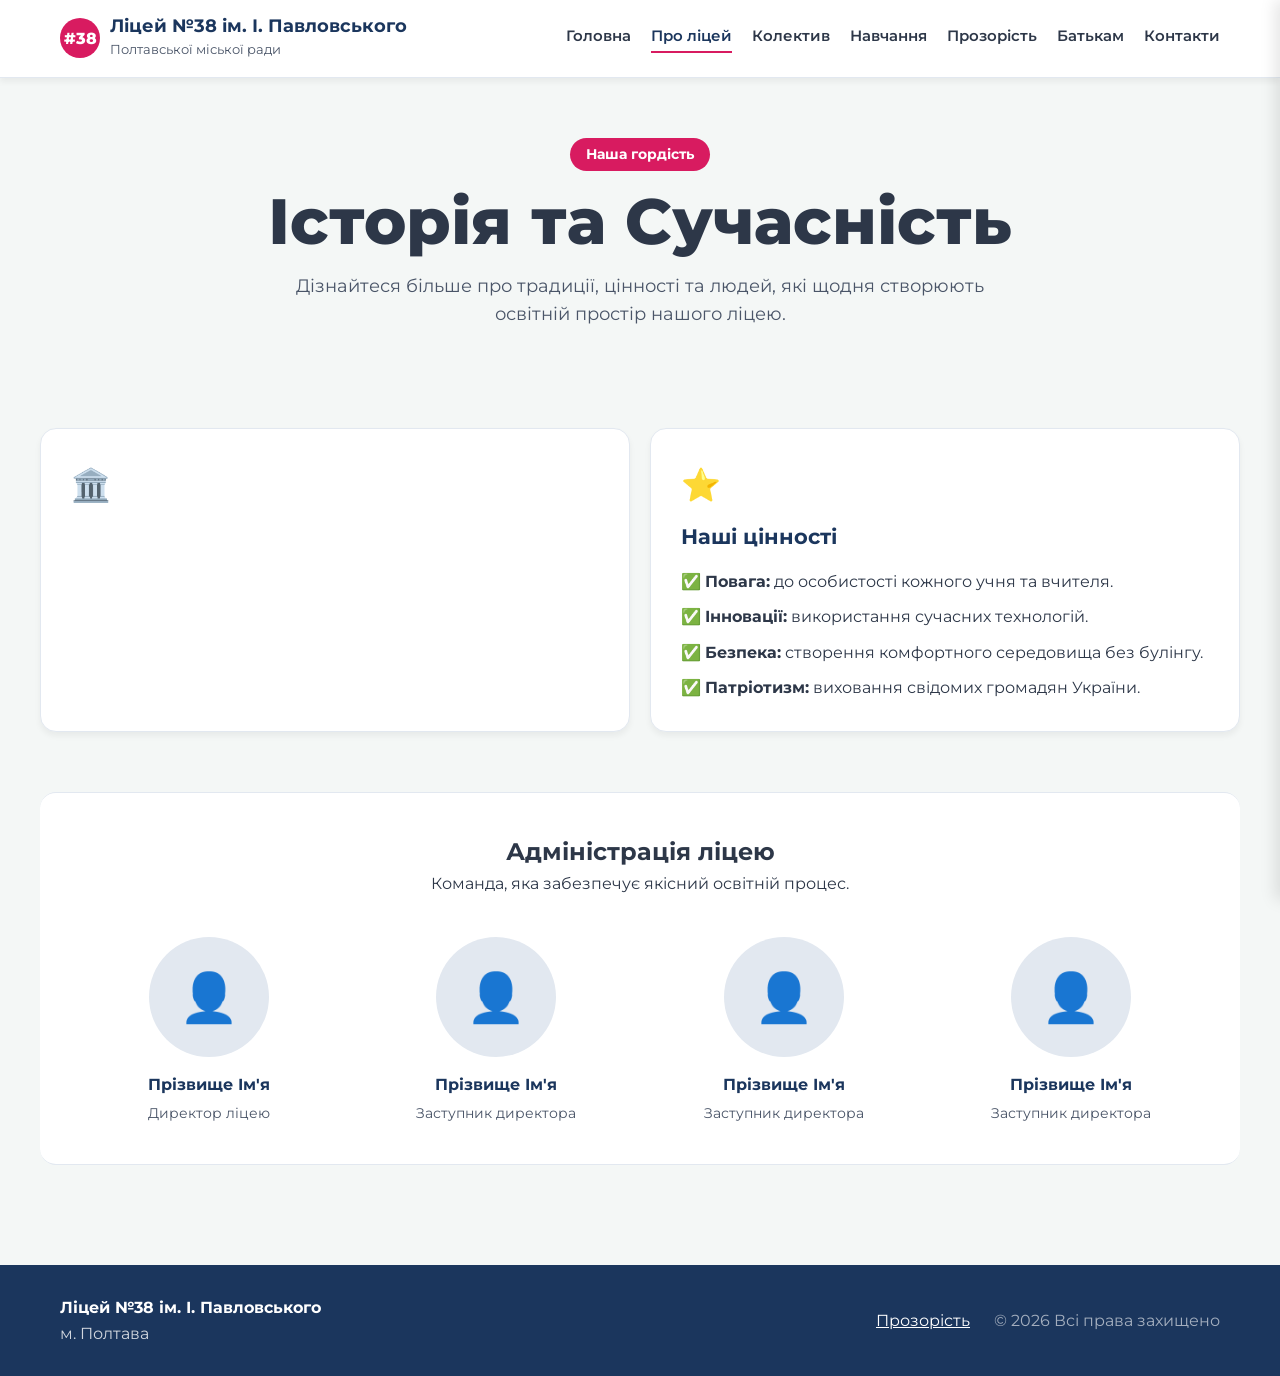
==== about.html @ ec3762e5 "Add files via upload" ====
<!DOCTYPE html>
<html lang="uk">
<head>
    <meta charset="UTF-8">
    <meta name="viewport" content="width=device-width, initial-scale=1.0">
    <title>Про ліцей | Ліцей №38 імені Івана Павловського</title>
    
    <link rel="preconnect" href="https://fonts.googleapis.com">
    <link rel="preconnect" href="https://fonts.gstatic.com" crossorigin>
    <link href="https://fonts.googleapis.com/css2?family=Montserrat:wght@400;500;600;700;800&display=swap" rel="stylesheet">
    <link rel="stylesheet" href="style.css">
</head>
<body>
    <header class="main-header">
        <div class="container header-inner">
            <a href="index.html" class="logo">
                <div class="logo-circle">#38</div>
                <div class="logo-text">
                    <strong>Ліцей №38 ім. І. Павловського</strong>
                    <span>Полтавської міської ради</span>
                </div>
            </a>
            <nav class="desktop-nav">
                <a href="index.html">Головна</a>
                <a href="about.html">Про ліцей</a>
                <a href="team.html">Колектив</a>
                <a href="education.html">Навчання</a>
                <a href="transparency.html">Прозорість</a>
                <a href="parents.html">Батькам</a>
                <a href="contacts.html">Контакти</a>
            </nav>
            <button class="menu-toggle" id="menuToggle">☰</button>
        </div>
    </header>

    <div class="sidebar-overlay" id="sidebarOverlay"></div>
    <nav class="sidebar" id="sidebar">
        <div class="sidebar-header">
            <h3>Меню</h3>
            <button class="close-btn" id="closeMenu">✕</button>
        </div>
        <ul class="sidebar-menu">
            <li><a href="index.html">Головна</a></li>
            <li><a href="about.html">Про ліцей</a></li>
            <li><a href="team.html">Колектив</a></li>
            <li><a href="education.html">Навчання</a></li>
            <li><a href="transparency.html">Прозорість</a></li>
            <li><a href="parents.html">Батькам та Вступ</a></li>
            <li><a href="contacts.html">Контакти</a></li>
        </ul>
    </nav>

    <main>
        <section class="section container text-center reveal">
            <span class="badge badge-pink" style="margin-bottom: 15px;">Наша гордість</span>
            <h1 class="hero-title">Історія та Сучасність</h1>
            <p class="hero-subtitle">Дізнайтеся більше про традиції, цінності та людей, які щодня створюють освітній простір нашого ліцею.</p>
        </section>

        <section class="container section reveal" style="padding-top: 0;">
            <div class="grid grid-2">
                <div class="card bg-navy text-white">
                    <div class="card-icon">🏛️</div>
                    <h3 class="card-title text-white">Історія закладу</h3>
                    <p>Наш навчальний заклад був заснований з метою надання якісної освіти дітям нашого міста. Протягом десятиліть ми формували власні традиції, випустили тисячі талановитих учнів та стали одним із провідних освітніх центрів Полтави.</p>
                </div>
                <div class="card">
                    <div class="card-icon">⭐</div>
                    <h3 class="card-title">Наші цінності</h3>
                    <ul style="list-style-type: none; margin-top: 15px;">
                        <li style="margin-bottom: 10px;">✅ <strong>Повага:</strong> до особистості кожного учня та вчителя.</li>
                        <li style="margin-bottom: 10px;">✅ <strong>Інновації:</strong> використання сучасних технологій.</li>
                        <li style="margin-bottom: 10px;">✅ <strong>Безпека:</strong> створення комфортного середовища без булінгу.</li>
                        <li>✅ <strong>Патріотизм:</strong> виховання свідомих громадян України.</li>
                    </ul>
                </div>
            </div>
        </section>

        <section class="container section reveal background-light" style="border-radius: var(--radius-md); padding: 40px;">
            <div class="text-center" style="margin-bottom: 40px;">
                <h2 class="section-title">Адміністрація ліцею</h2>
                <p class="section-subtitle">Команда, яка забезпечує якісний освітній процес.</p>
            </div>
            <div class="grid grid-4" style="gap: 30px;">
                <div class="text-center">
                    <div style="width: 120px; height: 120px; border-radius: 50%; background: #e2e8f0; margin: 0 auto 15px; display: flex; align-items: center; justify-content: center; font-size: 3rem;">👤</div>
                    <h4 style="color: var(--primary-navy); margin-bottom: 5px;">Прізвище Ім'я</h4>
                    <p style="font-size: 0.85rem; color: var(--text-light);">Директор ліцею</p>
                </div>
                <div class="text-center">
                    <div style="width: 120px; height: 120px; border-radius: 50%; background: #e2e8f0; margin: 0 auto 15px; display: flex; align-items: center; justify-content: center; font-size: 3rem;">👤</div>
                    <h4 style="color: var(--primary-navy); margin-bottom: 5px;">Прізвище Ім'я</h4>
                    <p style="font-size: 0.85rem; color: var(--text-light);">Заступник директора</p>
                </div>
                <div class="text-center">
                    <div style="width: 120px; height: 120px; border-radius: 50%; background: #e2e8f0; margin: 0 auto 15px; display: flex; align-items: center; justify-content: center; font-size: 3rem;">👤</div>
                    <h4 style="color: var(--primary-navy); margin-bottom: 5px;">Прізвище Ім'я</h4>
                    <p style="font-size: 0.85rem; color: var(--text-light);">Заступник директора</p>
                </div>
                <div class="text-center">
                    <div style="width: 120px; height: 120px; border-radius: 50%; background: #e2e8f0; margin: 0 auto 15px; display: flex; align-items: center; justify-content: center; font-size: 3rem;">👤</div>
                    <h4 style="color: var(--primary-navy); margin-bottom: 5px;">Прізвище Ім'я</h4>
                    <p style="font-size: 0.85rem; color: var(--text-light);">Заступник директора</p>
                </div>
            </div>
        </section>
    </main>

    <footer class="main-footer">
        <div class="container footer-inner">
            <div>
                <strong>Ліцей №38 ім. І. Павловського</strong>
                <span style="opacity: 0.8; display: block;">м. Полтава</span>
            </div>
            <div>
                <a href="transparency.html" style="color: white; text-decoration: underline; margin-right: 20px;">Прозорість</a>
                <span style="opacity: 0.6;">© 2026 Всі права захищено</span>
            </div>
        </div>
    </footer>
    <script src="script.js"></script>
</body>
</html>
---- style.css ----
:root {
    --bg-main: #f4f7f6; /* Легкий теплий відтінок замість сліпучо білого */
    --primary-navy: #1B365D; 
    --accent-green: #2E8B57; 
    --accent-pink: #D81B60; 
    --text-dark: #2d3748;
    --text-light: #4a5568;
    --card-bg: #ffffff;
    --border-color: #e2e8f0;
    --radius-md: 16px;
    --radius-pill: 50px;
    --shadow-sm: 0 4px 6px rgba(0, 0, 0, 0.05);
    --shadow-md: 0 10px 20px rgba(0, 0, 0, 0.08);
    --transition: all 0.3s ease;
}

* { margin: 0; padding: 0; box-sizing: border-box; font-family: 'Montserrat', sans-serif; }
body { background-color: var(--bg-main); color: var(--text-dark); line-height: 1.6; overflow-x: hidden; }

/* Утиліти */
.container { max-width: 1200px; margin: 0 auto; padding: 0 20px; }
.section { padding: 60px 0; }
.text-center { text-align: center; }
.text-navy { color: var(--primary-navy); }
.text-green { color: var(--accent-green); }
.text-pink { color: var(--accent-pink); }
.bg-navy { background-color: var(--primary-navy); }
.bg-green { background-color: var(--accent-green); }
.text-white { color: white !important; }
.badge { display: inline-block; padding: 6px 16px; border-radius: var(--radius-pill); font-weight: 700; font-size: 0.85rem; color: white; }
.badge-pink { background: var(--accent-pink); }
.badge-green { background: var(--accent-green); }
.badge-navy { background: var(--primary-navy); }

/* Сітки */
.grid { display: grid; gap: 20px; }
.grid-2 { grid-template-columns: repeat(2, 1fr); }
.grid-4 { grid-template-columns: repeat(4, 1fr); }

/* Шапка (Класична, видима) */
.main-header { background: white; border-bottom: 1px solid var(--border-color); position: sticky; top: 0; z-index: 100; padding: 15px 0; box-shadow: var(--shadow-sm); }
.header-inner { display: flex; justify-content: space-between; align-items: center; }
.logo { display: flex; align-items: center; gap: 10px; text-decoration: none; color: var(--primary-navy); }
.logo-circle { width: 40px; height: 40px; background: var(--accent-pink); color: white; border-radius: 50%; display: flex; align-items: center; justify-content: center; font-weight: 800; }
.logo-text strong { display: block; font-size: 1.1rem; line-height: 1.2; }
.logo-text span { font-size: 0.8rem; color: var(--text-light); }

.desktop-nav { display: flex; gap: 20px; }
.desktop-nav a { text-decoration: none; color: var(--text-dark); font-weight: 600; font-size: 0.95rem; transition: var(--transition); }
.desktop-nav a:hover, .desktop-nav a.active { color: var(--primary-navy); border-bottom: 2px solid var(--accent-pink); padding-bottom: 2px; }
.menu-toggle { display: none; background: var(--primary-navy); color: white; border: none; padding: 8px 15px; border-radius: var(--radius-md); font-size: 1.2rem; cursor: pointer; }

/* Мобільне меню (Сайдбар) */
.sidebar { position: fixed; top: 0; right: -300px; width: 300px; height: 100vh; background: white; z-index: 1000; box-shadow: -5px 0 15px rgba(0,0,0,0.1); transition: right 0.3s ease; padding: 20px; }
.sidebar.active { right: 0; }
.sidebar-overlay { position: fixed; inset: 0; background: rgba(0,0,0,0.5); z-index: 999; opacity: 0; pointer-events: none; transition: opacity 0.3s ease; }
.sidebar-overlay.active { opacity: 1; pointer-events: all; }
.sidebar-header { display: flex; justify-content: space-between; align-items: center; border-bottom: 1px solid var(--border-color); padding-bottom: 15px; margin-bottom: 15px; }
.close-btn { background: none; border: none; font-size: 1.5rem; cursor: pointer; }
.sidebar-menu { list-style: none; }
.sidebar-menu a { display: block; padding: 12px 0; color: var(--text-dark); text-decoration: none; font-weight: 600; border-bottom: 1px solid #f0f0f0; }

main {
    padding-bottom: 60px;
    animation: fadeIn 0.4s ease;
}
@keyframes fadeIn { from { opacity: 0; transform: translateY(10px); } to { opacity: 1; transform: translateY(0); } }
.reveal { opacity: 0; transform: translateY(20px); transition: all 0.6s ease; }
.reveal.active { opacity: 1; transform: translateY(0); }

/* Hero Section */
.hero-section { padding-top: 60px; padding-bottom: 40px; }
.hero-title { font-size: clamp(2.5rem, 5vw, 4rem); font-weight: 800; color: var(--text-dark); line-height: 1.1; margin-bottom: 15px; }
.hero-subtitle { font-size: 1.1rem; color: var(--text-light); max-width: 700px; margin: 0 auto 40px; }

/* Quick Access Cards */
.qa-card { background: white; border-radius: var(--radius-md); padding: 20px; text-decoration: none; color: var(--text-dark); box-shadow: var(--shadow-sm); border: 1px solid var(--border-color); transition: var(--transition); text-align: center; }
.qa-card:hover { transform: translateY(-5px); box-shadow: var(--shadow-md); border-color: var(--primary-navy); }
.qa-icon { font-size: 2.5rem; margin-bottom: 10px; }
.qa-card h3 { font-size: 1.1rem; color: var(--primary-navy); margin-bottom: 5px; }
.qa-card p { font-size: 0.85rem; color: var(--text-light); }

/* УНІКАЛЬНА КАРУСЕЛЬ (Expanding Flex Cards) */
.carousel-section { padding-top: 20px; }
.expanding-carousel { display: flex; width: 100%; height: 400px; gap: 10px; }
.carousel-panel { background-size: cover; background-position: center; border-radius: 20px; color: white; cursor: pointer; flex: 0.5; position: relative; transition: flex 0.5s cubic-bezier(0.25, 1, 0.5, 1); overflow: hidden; }
.carousel-panel::before { content: ''; position: absolute; inset: 0; background: linear-gradient(to top, rgba(0,0,0,0.8) 0%, rgba(0,0,0,0) 100%); opacity: 0.5; transition: opacity 0.5s; }
.carousel-panel.active, .carousel-panel:hover { flex: 4; }
.carousel-panel.active::before, .carousel-panel:hover::before { opacity: 0.8; }
.panel-content { position: absolute; bottom: 20px; left: 20px; right: 20px; opacity: 0; transform: translateY(20px); transition: all 0.4s ease 0.1s; white-space: nowrap; }
.carousel-panel.active .panel-content, .carousel-panel:hover .panel-content { opacity: 1; transform: translateY(0); white-space: normal; }
.panel-content h3 { font-size: 1.5rem; margin-bottom: 5px; }
.panel-content p { font-size: 0.9rem; opacity: 0.9; }

/* Картки (Загальні) */
.card { background: white; border-radius: var(--radius-md); padding: 30px; box-shadow: var(--shadow-sm); border: 1px solid var(--border-color); transition: var(--transition); }
.card:hover { box-shadow: var(--shadow-md); }
.card-title { font-size: 1.3rem; color: var(--primary-navy); margin-bottom: 15px; }
.card-icon { font-size: 2rem; margin-bottom: 10px; }

/* Зображення в картках (Колектив) */
.image-card { padding: 0; overflow: hidden; }
.image-card img { width: 100%; height: 200px; object-fit: cover; }
.card-content { padding: 20px; }

/* Списки посилань (Публічна інфа) */
.link-list { display: flex; flex-direction: column; gap: 10px; }
.link-list a { color: var(--primary-navy); text-decoration: none; font-weight: 500; border-bottom: 1px solid #eee; padding-bottom: 8px; transition: color 0.2s; }
.link-list a:hover { color: var(--accent-pink); padding-left: 5px; }

/* Факти та цифри */
.background-light { background-color: white; border-top: 1px solid var(--border-color); border-bottom: 1px solid var(--border-color); }
.stats-grid { display: grid; grid-template-columns: repeat(2, 1fr); gap: 20px; margin-top: 20px; }
.stat-box { background: var(--bg-main); padding: 20px; border-radius: 12px; border: 1px solid var(--border-color); }
.stat-number { font-size: 2.5rem; font-weight: 800; line-height: 1; margin-bottom: 5px; }
.stat-text { font-size: 0.85rem; font-weight: 600; color: var(--text-light); }

/* Кнопки та Форми */
.btn { display: inline-block; padding: 12px 24px; border-radius: var(--radius-pill); font-weight: 600; text-align: center; text-decoration: none; cursor: pointer; border: 2px solid transparent; transition: var(--transition); }
.btn-primary { background: var(--primary-navy); color: white; }
.btn-primary:hover { background: var(--accent-green); }
.btn-outline { border-color: var(--primary-navy); color: var(--primary-navy); }
.btn-outline:hover { background: var(--primary-navy); color: white; }
.form-group { margin-bottom: 15px; }
.form-label { display: block; font-weight: 600; margin-bottom: 5px; color: var(--primary-navy); font-size: 0.9rem; }
.form-control { width: 100%; padding: 12px; border: 1px solid var(--border-color); border-radius: 8px; font-family: inherit; }

/* Футер */
.main-footer { background: var(--primary-navy); color: white; padding: 30px 0; margin-top: 40px; }
.footer-inner { display: flex; justify-content: space-between; align-items: center; flex-wrap: wrap; gap: 20px; }

/* Адаптивність */
@media (max-width: 900px) {
    .desktop-nav { display: none; }
    .menu-toggle { display: block; }
    .grid-4, .grid-2 { grid-template-columns: 1fr; }
    .stats-grid { grid-template-columns: 1fr; }
    .expanding-carousel { flex-direction: column; height: 600px; }
}
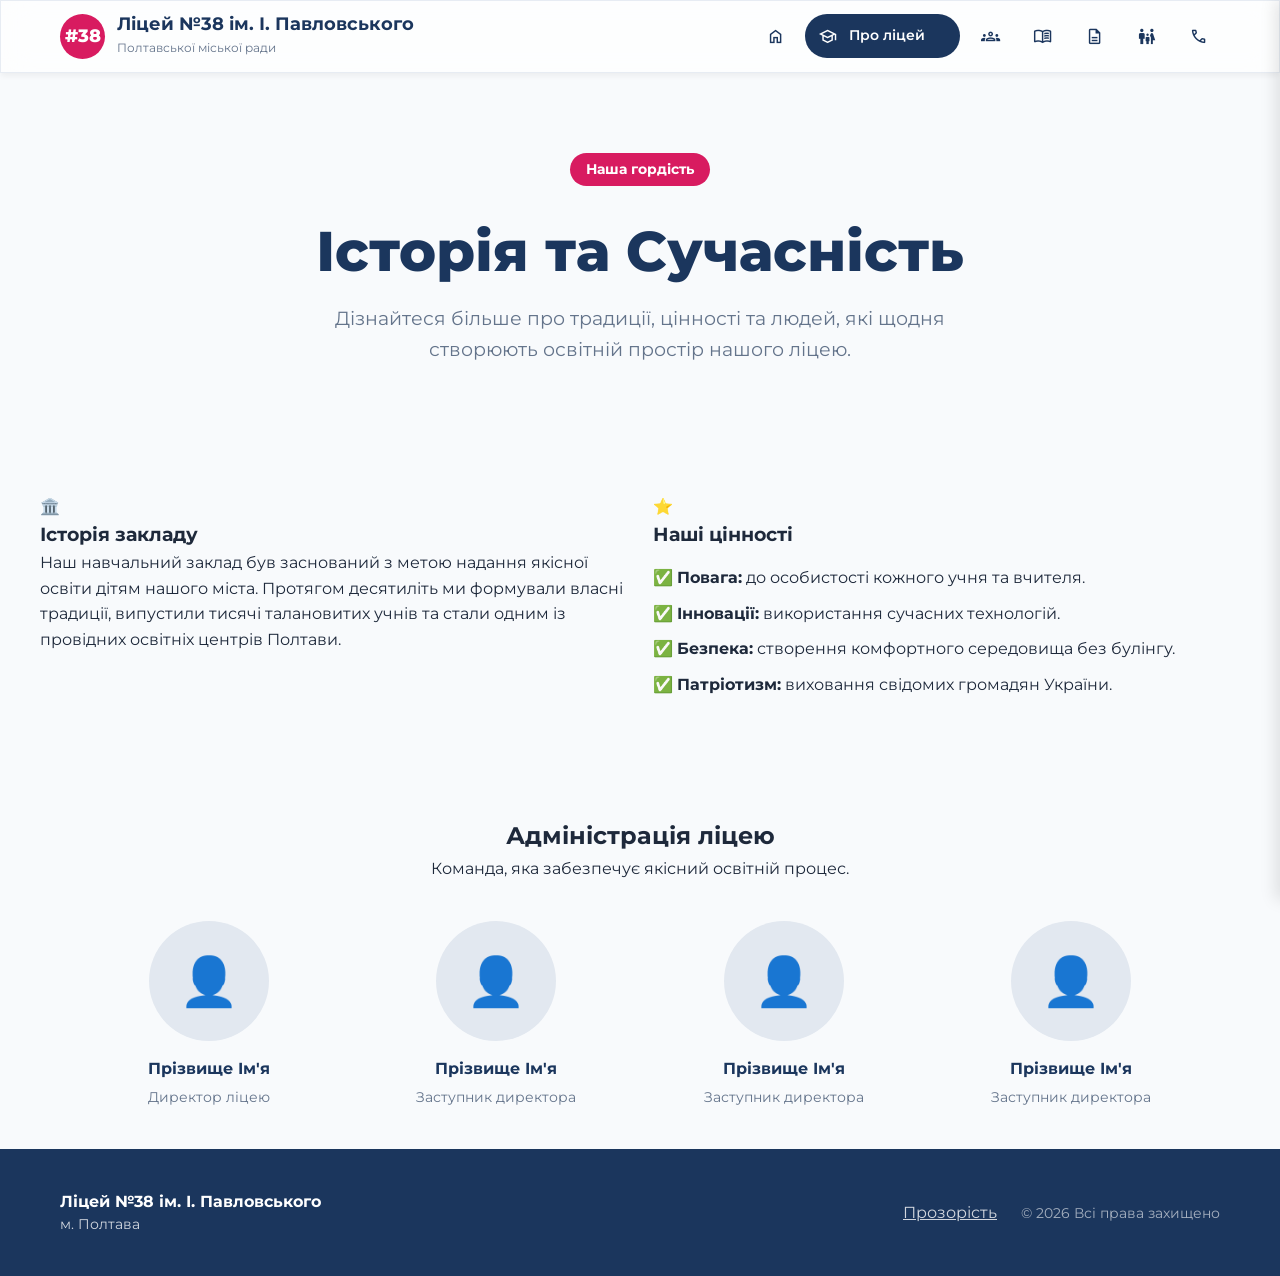
==== commit 5a3e6f4f: "about.html" ====
--- a/about.html
+++ b/about.html
@@ -3,15 +3,21 @@
 <head>
     <meta charset="UTF-8">
     <meta name="viewport" content="width=device-width, initial-scale=1.0">
-    <title>Про ліцей | Ліцей №38 імені Івана Павловського</title>
+    <title>Ліцей №38 імені Івана Павловського</title>
     
     <link rel="preconnect" href="https://fonts.googleapis.com">
     <link rel="preconnect" href="https://fonts.gstatic.com" crossorigin>
     <link href="https://fonts.googleapis.com/css2?family=Montserrat:wght@400;500;600;700;800&display=swap" rel="stylesheet">
     <link rel="stylesheet" href="style.css">
+    <link rel="stylesheet" href="https://fonts.googleapis.com/css2?family=Material+Symbols+Outlined:opsz,wght,FILL,GRAD@24,400,0,0" />
 </head>
 <body>
-    <header class="main-header">
+    <!-- Facebook SDK -->
+    <div id="fb-root"></div>
+    <script async defer crossorigin="anonymous" src="https://connect.facebook.net/uk_UA/sdk.js#xfbml=1&version=v20.0"></script>
+
+    <!-- ШАПКА -->
+    <header class="main-header glass">
         <div class="container header-inner">
             <a href="index.html" class="logo">
                 <div class="logo-circle">#38</div>
@@ -20,15 +26,38 @@
                     <span>Полтавської міської ради</span>
                 </div>
             </a>
-            <nav class="desktop-nav">
-                <a href="index.html">Головна</a>
-                <a href="about.html">Про ліцей</a>
-                <a href="team.html">Колектив</a>
-                <a href="education.html">Навчання</a>
-                <a href="transparency.html">Прозорість</a>
-                <a href="parents.html">Батькам</a>
-                <a href="contacts.html">Контакти</a>
-            </nav>
+            
+            <nav class="desktop-nav expanding-header-menu">
+    <a href="index.html" class="menu-item">
+        <span class="icon material-symbols-outlined">home</span>
+        <span class="menu-label">Головна</span>
+    </a>
+    <a href="about.html" class="menu-item">
+        <span class="icon material-symbols-outlined">school</span>
+        <span class="menu-label">Про ліцей</span>
+    </a>
+    <a href="team.html" class="menu-item">
+        <span class="icon material-symbols-outlined">groups</span>
+        <span class="menu-label">Колектив</span>
+    </a>
+    <a href="education.html" class="menu-item">
+        <span class="icon material-symbols-outlined">menu_book</span>
+        <span class="menu-label">Навчання</span>
+    </a>
+    <a href="transparency.html" class="menu-item">
+        <span class="icon material-symbols-outlined">description</span>
+        <span class="menu-label">Прозорість</span>
+    </a>
+    <a href="parents.html" class="menu-item">
+        <span class="icon material-symbols-outlined">family_restroom</span>
+        <span class="menu-label">Батькам</span>
+    </a>
+    <a href="contacts.html" class="menu-item">
+        <span class="icon material-symbols-outlined">call</span>
+        <span class="menu-label">Контакти</span>
+    </a>
+</nav>
+
             <button class="menu-toggle" id="menuToggle">☰</button>
         </div>
     </header>
@@ -121,4 +150,4 @@
     </footer>
     <script src="script.js"></script>
 </body>
-</html>+</html>
--- a/style.css
+++ b/style.css
@@ -1,139 +1,383 @@
+/* ==========================================================================
+   1. ПЕРЕМЕННІ ТА ОСНОВА (Design System)
+   ========================================================================== */
 :root {
-    --bg-main: #f4f7f6; /* Легкий теплий відтінок замість сліпучо білого */
+    --bg-main: #f8fafc;
     --primary-navy: #1B365D; 
     --accent-green: #2E8B57; 
     --accent-pink: #D81B60; 
-    --text-dark: #2d3748;
-    --text-light: #4a5568;
-    --card-bg: #ffffff;
-    --border-color: #e2e8f0;
-    --radius-md: 16px;
-    --radius-pill: 50px;
-    --shadow-sm: 0 4px 6px rgba(0, 0, 0, 0.05);
-    --shadow-md: 0 10px 20px rgba(0, 0, 0, 0.08);
-    --transition: all 0.3s ease;
+    --text-dark: #1e293b;
+    --text-light: #64748b;
+    --card-bg: rgba(255, 255, 255, 0.8);
+    --border-color: rgba(226, 232, 240, 0.8);
+    --radius-md: 24px;
+    --radius-pill: 100px;
+    --shadow-sm: 0 4px 6px -1px rgba(0, 0, 0, 0.05);
+    --shadow-md: 0 10px 25px -5px rgba(0, 0, 0, 0.08);
+    --shadow-lg: 0 20px 40px -10px rgba(0, 0, 0, 0.12);
+    --transition: all 0.4s cubic-bezier(0.4, 0, 0.2, 1);
 }
 
 * { margin: 0; padding: 0; box-sizing: border-box; font-family: 'Montserrat', sans-serif; }
 body { background-color: var(--bg-main); color: var(--text-dark); line-height: 1.6; overflow-x: hidden; }
 
-/* Утиліти */
+/* ==========================================================================
+   2. УТИЛІТИ ТА СІТКА
+   ========================================================================== */
 .container { max-width: 1200px; margin: 0 auto; padding: 0 20px; }
-.section { padding: 60px 0; }
+.section { padding: 80px 0; }
 .text-center { text-align: center; }
+.text-light { color: var(--text-light); }
 .text-navy { color: var(--primary-navy); }
+.text-pink { color: var(--accent-pink); }
 .text-green { color: var(--accent-green); }
-.text-pink { color: var(--accent-pink); }
-.bg-navy { background-color: var(--primary-navy); }
-.bg-green { background-color: var(--accent-green); }
-.text-white { color: white !important; }
+.bg-light { background-color: #ffffff; }
+
+.glass {
+    background: var(--card-bg);
+    backdrop-filter: blur(12px);
+    -webkit-backdrop-filter: blur(12px);
+    border: 1px solid var(--border-color);
+}
+
+.grid { display: grid; gap: 25px; }
+.grid-2 { grid-template-columns: repeat(2, 1fr); }
+.grid-4 { grid-template-columns: repeat(4, 1fr); }
+
 .badge { display: inline-block; padding: 6px 16px; border-radius: var(--radius-pill); font-weight: 700; font-size: 0.85rem; color: white; }
 .badge-pink { background: var(--accent-pink); }
 .badge-green { background: var(--accent-green); }
 .badge-navy { background: var(--primary-navy); }
 
-/* Сітки */
-.grid { display: grid; gap: 20px; }
-.grid-2 { grid-template-columns: repeat(2, 1fr); }
-.grid-4 { grid-template-columns: repeat(4, 1fr); }
-
-/* Шапка (Класична, видима) */
-.main-header { background: white; border-bottom: 1px solid var(--border-color); position: sticky; top: 0; z-index: 100; padding: 15px 0; box-shadow: var(--shadow-sm); }
+/* ==========================================================================
+   3. ШАПКА (Header)
+   ========================================================================== */
+/* ==========================================================================
+   3. ШАПКА (Header) - Оновлена навігація
+   ========================================================================== */
+.main-header { 
+    position: sticky; top: 0; z-index: 100; padding: 12px 0; 
+    background: rgba(255, 255, 255, 0.7);
+    backdrop-filter: blur(15px);
+    -webkit-backdrop-filter: blur(15px);
+    border-bottom: 1px solid var(--border-color);
+    box-shadow: var(--shadow-sm);
+}
 .header-inner { display: flex; justify-content: space-between; align-items: center; }
-.logo { display: flex; align-items: center; gap: 10px; text-decoration: none; color: var(--primary-navy); }
-.logo-circle { width: 40px; height: 40px; background: var(--accent-pink); color: white; border-radius: 50%; display: flex; align-items: center; justify-content: center; font-weight: 800; }
+.logo { display: flex; align-items: center; gap: 12px; text-decoration: none; color: var(--primary-navy); }
+.logo-circle { width: 45px; height: 45px; background: var(--accent-pink); color: white; border-radius: 50%; display: flex; align-items: center; justify-content: center; font-weight: 800; font-size: 1.1rem; }
 .logo-text strong { display: block; font-size: 1.1rem; line-height: 1.2; }
-.logo-text span { font-size: 0.8rem; color: var(--text-light); }
-
-.desktop-nav { display: flex; gap: 20px; }
-.desktop-nav a { text-decoration: none; color: var(--text-dark); font-weight: 600; font-size: 0.95rem; transition: var(--transition); }
-.desktop-nav a:hover, .desktop-nav a.active { color: var(--primary-navy); border-bottom: 2px solid var(--accent-pink); padding-bottom: 2px; }
-.menu-toggle { display: none; background: var(--primary-navy); color: white; border: none; padding: 8px 15px; border-radius: var(--radius-md); font-size: 1.2rem; cursor: pointer; }
-
-/* Мобільне меню (Сайдбар) */
-.sidebar { position: fixed; top: 0; right: -300px; width: 300px; height: 100vh; background: white; z-index: 1000; box-shadow: -5px 0 15px rgba(0,0,0,0.1); transition: right 0.3s ease; padding: 20px; }
+.logo-text span { font-size: 0.75rem; color: var(--text-light); }
+
+/* --- Нові стилі для Expanding Меню в шапці --- */
+.desktop-nav.expanding-header-menu {
+    display: flex;
+    gap: 8px; /* Невеликий відступ між іконками */
+    align-items: center;
+}
+
+.desktop-nav.expanding-header-menu .menu-item {
+    width: 44px; /* Початковий розмір (тільки іконка) */
+    height: 44px;
+    display: flex !important;
+    align-items: center;
+    overflow: hidden;
+    border-radius: 999px;
+    background: transparent;
+    color: var(--primary-navy) !important;
+    transition: width .45s cubic-bezier(.22, 1, .36, 1), background .3s ease, color .3s ease;
+    padding: 0 !important;
+    margin-bottom: 0 !important;
+}
+
+/* Стан при наведенні або активна сторінка */
+.desktop-nav.expanding-header-menu .menu-item:hover,
+.desktop-nav.expanding-header-menu .menu-item.active {
+    width: 140px; /* Загальна ширина розкриття */
+    background: var(--primary-navy) !important;
+    color: white !important;
+}
+
+/* Індивідуальне налаштування для найдовших слів */
+.desktop-nav.expanding-header-menu .menu-item[href="transparency.html"]:hover,
+.desktop-nav.expanding-header-menu .menu-item[href="transparency.html"].active {
+    width: 160px; /* Трохи збільшено, щоб слово точно влізло */
+}
+.desktop-nav.expanding-header-menu .menu-item[href="about.html"]:hover,
+.desktop-nav.expanding-header-menu .menu-item[href="about.html"].active {
+    width: 155px; 
+}
+
+.desktop-nav.expanding-header-menu .icon {
+    min-width: 44px;
+    height: 44px;
+    display: flex;
+    align-items: center;
+    justify-content: center;
+    font-size: 1.2rem;
+    flex-shrink: 0;
+}
+
+.desktop-nav.expanding-header-menu .menu-label {
+    opacity: 0;
+    white-space: nowrap;
+    transform: translateX(-10px);
+    transition: all .35s ease;
+    font-weight: 600;
+    font-size: 0.85rem;
+    color: white; /* Явно робимо текст білим */
+}
+
+.desktop-nav.expanding-header-menu .menu-item:hover .menu-label,
+.desktop-nav.expanding-header-menu .menu-item.active .menu-label {
+    opacity: 1;
+    transform: translateX(0);
+}
+
+.menu-toggle { display: none; background: var(--primary-navy); color: white; border: none; padding: 10px 15px; border-radius: 12px; cursor: pointer; }
+
+/* ==========================================================================
+   4. HERO SECTION
+   ========================================================================== */
+.hero-section { 
+    padding: 120px 0 80px 0; 
+    background: radial-gradient(circle at top right, rgba(216, 27, 96, 0.05), transparent),
+                radial-gradient(circle at bottom left, rgba(27, 54, 93, 0.05), transparent);
+}
+.hero-title { font-size: clamp(2rem, 5vw, 3.5rem); font-weight: 800; color: var(--primary-navy); line-height: 1.1; margin: 20px 0; }
+.hero-subtitle { font-size: 1.2rem; color: var(--text-light); max-width: 700px; margin: 0 auto 50px; }
+
+.qa-card { 
+    background: white; border-radius: var(--radius-md); padding: 30px 20px; text-decoration: none; color: var(--text-dark); 
+    box-shadow: var(--shadow-sm); border: 1px solid var(--border-color); transition: var(--transition); text-align: center;
+}
+.qa-card:hover { transform: translateY(-10px); box-shadow: var(--shadow-lg); border-color: var(--accent-pink); }
+.qa-icon { font-size: 3rem; margin-bottom: 15px; display: block; }
+.qa-card h3 { font-size: 1.1rem; color: var(--primary-navy); margin-bottom: 8px; }
+.qa-card p { font-size: 0.85rem; color: var(--text-light); }
+
+/* ==========================================================================
+   5. КАРУСЕЛЬ (Expanding Carousel)
+   ========================================================================== */
+.expanding-carousel { display: flex; width: 100%; height: 450px; gap: 15px; }
+.carousel-panel { background-size: cover; background-position: center; border-radius: var(--radius-md); cursor: pointer; flex: 0.5; position: relative; transition: flex 0.6s cubic-bezier(0.25, 1, 0.5, 1); overflow: hidden; }
+.carousel-panel.active, .carousel-panel:hover { flex: 4; }
+.carousel-panel::before { content: ''; position: absolute; inset: 0; background: linear-gradient(to top, rgba(0,0,0,0.7) 0%, transparent 100%); opacity: 0.6; }
+.panel-content { position: absolute; bottom: 30px; left: 30px; right: 30px; color: white; z-index: 2; opacity: 0; transform: translateY(20px); transition: all 0.4s ease; }
+.carousel-panel.active .panel-content, .carousel-panel:hover .panel-content { opacity: 1; transform: translateY(0); }
+.panel-content h3 { font-size: 1.8rem; margin-bottom: 5px; }
+
+/* ==========================================================================
+   6. СТАТИСТИКА ТА БЕНТО-БЛОКИ
+   ========================================================================== */
+.stats-grid { display: grid; grid-template-columns: repeat(2, 1fr); gap: 15px; margin-top: 30px; }
+.stat-box { background: white; padding: 20px; border-radius: var(--radius-md); border: 1px solid var(--border-color); transition: var(--transition); }
+.stat-box:hover { transform: scale(1.03); border-color: var(--primary-navy); box-shadow: var(--shadow-md); }
+.stat-number { font-size: 2.5rem; font-weight: 800; margin-bottom: 5px; }
+.stat-text { font-size: 0.85rem; font-weight: 600; color: var(--text-light); }
+
+.announcements-card { border-radius: var(--radius-md); padding: 30px; display: flex; flex-direction: column; }
+.card-header { display: flex; justify-content: space-between; align-items: center; margin-bottom: 25px; }
+.announcements-list { display: flex; flex-direction: column; gap: 15px; flex-grow: 1; }
+.announcement-item { padding: 15px; border-left: 5px solid; background: rgba(255,255,255,0.5); border-radius: 0 12px 12px 0; }
+.announcement-item .date { font-size: 0.75rem; font-weight: 700; color: var(--text-light); }
+.announcement-item h4 { font-size: 1rem; margin: 5px 0; color: var(--primary-navy); }
+.announcement-item p { font-size: 0.85rem; color: var(--text-light); }
+.btn-link { margin-top: 20px; text-decoration: none; font-weight: 700; color: var(--primary-navy); font-size: 0.9rem; }
+
+/* ==========================================================================
+   7. FACEBOOK SECTION (ВИПРАВЛЕНО)
+   ========================================================================== */
+.fb-container {
+    display: grid;
+    grid-template-columns: repeat(2, 1fr);
+    align-items: stretch;
+    background: white;
+    border-radius: var(--radius-md);
+    overflow: hidden;
+}
+
+.fb-info { 
+    padding: 40px; 
+    display: flex; 
+    flex-direction: column; 
+    justify-content: center; 
+}
+
+.fb-widget {
+    display: flex;
+    justify-content: center; /* Центрує Facebook всередині колонки */
+    align-items: center;
+    background: transparent; /* Прибирає сіру полоску */
+    min-height: 500px;
+}
+
+/* ==========================================================================
+   8. СТИЛЬ ПОСИЛАНЬ (DOC-LINKS) ТА МЕНЮ
+   ========================================================================== */
+/* Посилання на сторінці прозорості (те, що ти просив зробити гарним) */
+main a {
+    display: block;
+    text-decoration: none;
+    color: var(--primary-navy);
+    font-weight: 500;
+    padding: 10px 15px;
+    border-radius: 10px;
+    transition: var(--transition);
+    position: relative;
+}
+main a:hover {
+    background: rgba(216, 27, 96, 0.05);
+    color: var(--accent-pink);
+    padding-left: 20px;
+}
+
+/* Захист меню та кнопок від блочного стилю */
+.desktop-nav a, .sidebar-menu a, .logo a, .btn, .qa-card a {
+    display: inline-block !important;
+    padding: 0 !important;
+    margin-bottom: 0 !important;
+    text-decoration: none;
+}
+.desktop-nav a:hover, .sidebar-menu a:hover {
+    background: none !important;
+    padding: 0 !important;
+}
+main a:not([class]) {
+    display: block;
+    text-decoration: none;
+    color: var(--primary-navy);
+    font-weight: 500;
+    padding: 10px 15px;
+    border-radius: 10px;
+    transition: var(--transition);
+    margin-bottom: 5px;
+}
+
+main a:not([class]):hover {
+    background: rgba(216, 27, 96, 0.05);
+    color: var(--accent-pink);
+    padding-left: 20px;
+}
+
+/* ЗАХИСТ: гарантуємо, що кнопки та меню залишаються на своїх місцях */
+.desktop-nav a, 
+.sidebar-menu a, 
+.logo a, 
+.btn, 
+.qa-card a,
+.announcement-item a {
+    display: inline-block !important;
+    padding: 0 !important;
+    margin-bottom: 0 !important;
+}
+
+/* Виправлення для кнопок всередині блоків (як "Усі контакти") */
+.btn-primary {
+    display: inline-block !important;
+    width: fit-content !important;
+    padding: 14px 28px !important;
+}
+/* ==========================================================================
+   9. ФУТЕР, МЕНЮ ТА АНІМАЦІЇ
+   ========================================================================== */
+.main-footer { background: var(--primary-navy); color: white; padding: 40px 0; }
+.footer-inner { display: flex; justify-content: space-between; align-items: center; flex-wrap: wrap; gap: 20px; }
+.footer-inner a { color: white; text-decoration: none; margin-right: 20px; opacity: 0.8; }
+.footer-inner span { opacity: 0.6; font-size: 0.85rem; }
+
+.sidebar { position: fixed; top: 0; right: -320px; width: 320px; height: 100vh; background: white; z-index: 1000; transition: var(--transition); padding: 30px; box-shadow: -5px 0 15px rgba(0,0,0,0.1); }
 .sidebar.active { right: 0; }
-.sidebar-overlay { position: fixed; inset: 0; background: rgba(0,0,0,0.5); z-index: 999; opacity: 0; pointer-events: none; transition: opacity 0.3s ease; }
+.sidebar-overlay { position: fixed; inset: 0; background: rgba(0,0,0,0.4); z-index: 999; opacity: 0; pointer-events: none; transition: var(--transition); }
 .sidebar-overlay.active { opacity: 1; pointer-events: all; }
-.sidebar-header { display: flex; justify-content: space-between; align-items: center; border-bottom: 1px solid var(--border-color); padding-bottom: 15px; margin-bottom: 15px; }
-.close-btn { background: none; border: none; font-size: 1.5rem; cursor: pointer; }
+.sidebar-header { display: flex; justify-content: space-between; margin-bottom: 30px; }
 .sidebar-menu { list-style: none; }
-.sidebar-menu a { display: block; padding: 12px 0; color: var(--text-dark); text-decoration: none; font-weight: 600; border-bottom: 1px solid #f0f0f0; }
-
-main {
-    padding-bottom: 60px;
-    animation: fadeIn 0.4s ease;
-}
-@keyframes fadeIn { from { opacity: 0; transform: translateY(10px); } to { opacity: 1; transform: translateY(0); } }
-.reveal { opacity: 0; transform: translateY(20px); transition: all 0.6s ease; }
+.sidebar-menu a { display: block; padding: 15px 0; color: var(--text-dark); text-decoration: none; font-weight: 600; border-bottom: 1px solid #eee; }
+
+.btn { display: inline-block; padding: 14px 28px; border-radius: var(--radius-pill); font-weight: 700; text-decoration: none; cursor: pointer; border: none; transition: var(--transition); }
+.btn-primary { background: var(--primary-navy); color: white; }
+.btn-primary:hover { background: var(--accent-pink); transform: translateY(-3px); }
+
+.reveal { opacity: 0; transform: translateY(30px); transition: all 0.8s ease-out; }
 .reveal.active { opacity: 1; transform: translateY(0); }
 
-/* Hero Section */
-.hero-section { padding-top: 60px; padding-bottom: 40px; }
-.hero-title { font-size: clamp(2.5rem, 5vw, 4rem); font-weight: 800; color: var(--text-dark); line-height: 1.1; margin-bottom: 15px; }
-.hero-subtitle { font-size: 1.1rem; color: var(--text-light); max-width: 700px; margin: 0 auto 40px; }
-
-/* Quick Access Cards */
-.qa-card { background: white; border-radius: var(--radius-md); padding: 20px; text-decoration: none; color: var(--text-dark); box-shadow: var(--shadow-sm); border: 1px solid var(--border-color); transition: var(--transition); text-align: center; }
-.qa-card:hover { transform: translateY(-5px); box-shadow: var(--shadow-md); border-color: var(--primary-navy); }
-.qa-icon { font-size: 2.5rem; margin-bottom: 10px; }
-.qa-card h3 { font-size: 1.1rem; color: var(--primary-navy); margin-bottom: 5px; }
-.qa-card p { font-size: 0.85rem; color: var(--text-light); }
-
-/* УНІКАЛЬНА КАРУСЕЛЬ (Expanding Flex Cards) */
-.carousel-section { padding-top: 20px; }
-.expanding-carousel { display: flex; width: 100%; height: 400px; gap: 10px; }
-.carousel-panel { background-size: cover; background-position: center; border-radius: 20px; color: white; cursor: pointer; flex: 0.5; position: relative; transition: flex 0.5s cubic-bezier(0.25, 1, 0.5, 1); overflow: hidden; }
-.carousel-panel::before { content: ''; position: absolute; inset: 0; background: linear-gradient(to top, rgba(0,0,0,0.8) 0%, rgba(0,0,0,0) 100%); opacity: 0.5; transition: opacity 0.5s; }
-.carousel-panel.active, .carousel-panel:hover { flex: 4; }
-.carousel-panel.active::before, .carousel-panel:hover::before { opacity: 0.8; }
-.panel-content { position: absolute; bottom: 20px; left: 20px; right: 20px; opacity: 0; transform: translateY(20px); transition: all 0.4s ease 0.1s; white-space: nowrap; }
-.carousel-panel.active .panel-content, .carousel-panel:hover .panel-content { opacity: 1; transform: translateY(0); white-space: normal; }
-.panel-content h3 { font-size: 1.5rem; margin-bottom: 5px; }
-.panel-content p { font-size: 0.9rem; opacity: 0.9; }
-
-/* Картки (Загальні) */
-.card { background: white; border-radius: var(--radius-md); padding: 30px; box-shadow: var(--shadow-sm); border: 1px solid var(--border-color); transition: var(--transition); }
-.card:hover { box-shadow: var(--shadow-md); }
-.card-title { font-size: 1.3rem; color: var(--primary-navy); margin-bottom: 15px; }
-.card-icon { font-size: 2rem; margin-bottom: 10px; }
-
-/* Зображення в картках (Колектив) */
-.image-card { padding: 0; overflow: hidden; }
-.image-card img { width: 100%; height: 200px; object-fit: cover; }
-.card-content { padding: 20px; }
-
-/* Списки посилань (Публічна інфа) */
-.link-list { display: flex; flex-direction: column; gap: 10px; }
-.link-list a { color: var(--primary-navy); text-decoration: none; font-weight: 500; border-bottom: 1px solid #eee; padding-bottom: 8px; transition: color 0.2s; }
-.link-list a:hover { color: var(--accent-pink); padding-left: 5px; }
-
-/* Факти та цифри */
-.background-light { background-color: white; border-top: 1px solid var(--border-color); border-bottom: 1px solid var(--border-color); }
-.stats-grid { display: grid; grid-template-columns: repeat(2, 1fr); gap: 20px; margin-top: 20px; }
-.stat-box { background: var(--bg-main); padding: 20px; border-radius: 12px; border: 1px solid var(--border-color); }
-.stat-number { font-size: 2.5rem; font-weight: 800; line-height: 1; margin-bottom: 5px; }
-.stat-text { font-size: 0.85rem; font-weight: 600; color: var(--text-light); }
-
-/* Кнопки та Форми */
-.btn { display: inline-block; padding: 12px 24px; border-radius: var(--radius-pill); font-weight: 600; text-align: center; text-decoration: none; cursor: pointer; border: 2px solid transparent; transition: var(--transition); }
-.btn-primary { background: var(--primary-navy); color: white; }
-.btn-primary:hover { background: var(--accent-green); }
-.btn-outline { border-color: var(--primary-navy); color: var(--primary-navy); }
-.btn-outline:hover { background: var(--primary-navy); color: white; }
-.form-group { margin-bottom: 15px; }
-.form-label { display: block; font-weight: 600; margin-bottom: 5px; color: var(--primary-navy); font-size: 0.9rem; }
-.form-control { width: 100%; padding: 12px; border: 1px solid var(--border-color); border-radius: 8px; font-family: inherit; }
-
-/* Футер */
-.main-footer { background: var(--primary-navy); color: white; padding: 30px 0; margin-top: 40px; }
-.footer-inner { display: flex; justify-content: space-between; align-items: center; flex-wrap: wrap; gap: 20px; }
-
 /* Адаптивність */
-@media (max-width: 900px) {
+@media (max-width: 992px) {
     .desktop-nav { display: none; }
     .menu-toggle { display: block; }
-    .grid-4, .grid-2 { grid-template-columns: 1fr; }
-    .stats-grid { grid-template-columns: 1fr; }
-    .expanding-carousel { flex-direction: column; height: 600px; }
-}
+    .grid-2, .grid-4 { grid-template-columns: 1fr; }
+    .fb-container { grid-template-columns: 1fr; }
+    .expanding-carousel { flex-direction: column; height: 800px; }
+}
+/* ==========================================================================
+   10. ПЛАВАЮЧЕ МЕНЮ (EXPANDING HOVER DOCK)
+   ========================================================================== */
+.expanding-menu {
+    position: fixed;
+    bottom: 30px;
+    left: 50%;
+    transform: translateX(-50%);
+    display: flex;
+    gap: 12px;
+    padding: 10px;
+    background: rgba(27, 54, 93, 0.85); /* Використовуємо ваш --primary-navy з прозорістю */
+    backdrop-filter: blur(12px);
+    -webkit-backdrop-filter: blur(12px);
+    border: 1px solid rgba(255, 255, 255, 0.2);
+    border-radius: 999px;
+    box-shadow: var(--shadow-lg);
+    z-index: 1000;
+}
+
+.expanding-menu .menu-item {
+    width: 52px;
+    height: 52px;
+    display: flex;
+    align-items: center;
+    overflow: hidden;
+    border-radius: 999px;
+    background: rgba(255, 255, 255, 0.1);
+    color: white;
+    text-decoration: none !important;
+    transition: width .45s cubic-bezier(.22, 1, .36, 1), background .3s ease, transform .2s ease;
+    padding: 0 !important; /* Захист від стилів main a */
+    margin-bottom: 0 !important;
+}
+
+.expanding-menu .menu-item:hover {
+    width: 145px; /* Ширина розкриття (залежить від довжини слів) */
+    background: var(--accent-pink); /* Ваш рожевий акцент */
+    transform: translateY(-3px);
+}
+
+.expanding-menu .icon {
+    min-width: 52px; /* Фіксуємо ширину, щоб іконка не стискалась */
+    height: 52px;
+    display: flex;
+    align-items: center;
+    justify-content: center;
+    font-size: 1.3rem;
+    flex-shrink: 0;
+}
+
+.expanding-menu .menu-label {
+    opacity: 0;
+    white-space: nowrap;
+    transform: translateX(-10px);
+    transition: all .35s ease;
+    font-weight: 600;
+    font-size: 0.9rem;
+    color: white;
+}
+
+.expanding-menu .menu-item:hover .menu-label {
+    opacity: 1;
+    transform: translateX(0);
+}
+
+/* Ховаємо меню на мобільних, оскільки там є бургер-меню, а hover на смартфонах не працює */
+@media (max-width: 992px) {
+    .expanding-menu {
+        display: none;
+    }
+}
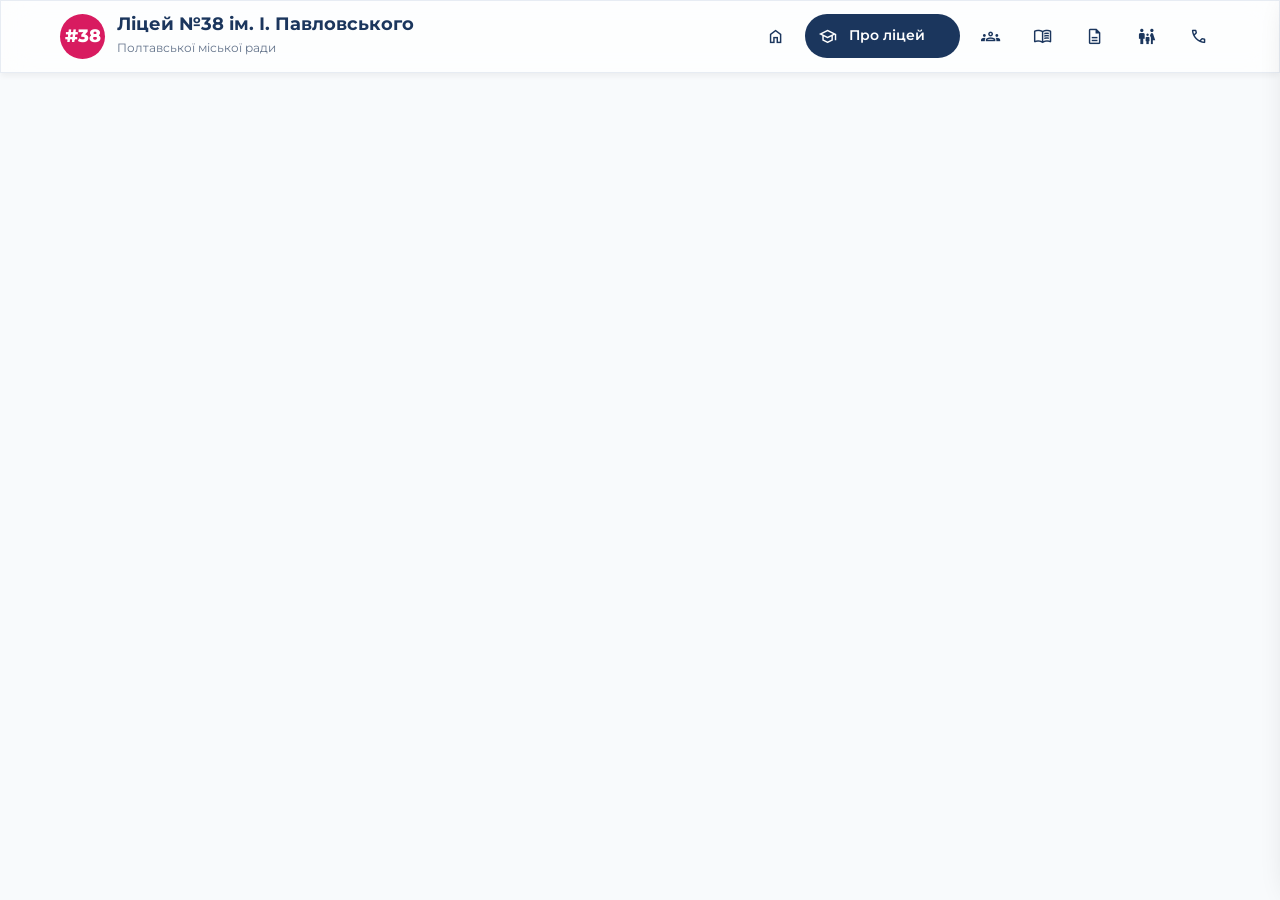
==== commit c28fa0d1: "about.html" ====
--- a/about.html
+++ b/about.html
@@ -61,23 +61,63 @@
             <button class="menu-toggle" id="menuToggle">☰</button>
         </div>
     </header>
-
+<!-- БІЧНЕ МЕНЮ -->
     <div class="sidebar-overlay" id="sidebarOverlay"></div>
     <nav class="sidebar" id="sidebar">
         <div class="sidebar-header">
-            <h3>Меню</h3>
-            <button class="close-btn" id="closeMenu">✕</button>
+            <div class="sidebar-logo">
+                <div class="logo-circle">#38</div>
+                <span>Меню ліцею</span>
+            </div>
+            <button class="close-btn" id="closeMenu">
+                <span class="material-symbols-outlined">close</span>
+            </button>
         </div>
+        
         <ul class="sidebar-menu">
-            <li><a href="index.html">Головна</a></li>
-            <li><a href="about.html">Про ліцей</a></li>
-            <li><a href="team.html">Колектив</a></li>
-            <li><a href="education.html">Навчання</a></li>
-            <li><a href="transparency.html">Прозорість</a></li>
-            <li><a href="parents.html">Батькам та Вступ</a></li>
-            <li><a href="contacts.html">Контакти</a></li>
+            <li>
+                <a href="index.html">
+                    <span class="icon material-symbols-outlined">home</span>
+                    Головна
+                </a>
+            </li>
+            <li>
+                <a href="about.html">
+                    <span class="icon material-symbols-outlined">school</span>
+                    Про ліцей
+                </a>
+            </li>
+            <li>
+                <a href="team.html">
+                    <span class="icon material-symbols-outlined">groups</span>
+                    Колектив
+                </a>
+            </li>
+            <li>
+                <a href="education.html">
+                    <span class="icon material-symbols-outlined">menu_book</span>
+                    Навчання
+                </a>
+            </li>
+            <li>
+                <a href="transparency.html">
+                    <span class="icon material-symbols-outlined">description</span>
+                    Прозорість
+                </a>
+            </li>
+            <li>
+                <a href="parents.html">
+                    <span class="icon material-symbols-outlined">family_restroom</span>
+                    Батькам
+                </a>
+            </li>
+            <li>
+                <a href="contacts.html">
+                    <span class="icon material-symbols-outlined">call</span>
+                    Контакти
+                </a>
+            </li>
         </ul>
-    </nav>
 
     <main>
         <section class="section container text-center reveal">
--- a/style.css
+++ b/style.css
@@ -286,13 +286,71 @@
 .footer-inner a { color: white; text-decoration: none; margin-right: 20px; opacity: 0.8; }
 .footer-inner span { opacity: 0.6; font-size: 0.85rem; }
 
-.sidebar { position: fixed; top: 0; right: -320px; width: 320px; height: 100vh; background: white; z-index: 1000; transition: var(--transition); padding: 30px; box-shadow: -5px 0 15px rgba(0,0,0,0.1); }
+.sidebar-overlay { 
+    position: fixed; inset: 0; background: rgba(27, 54, 93, 0.6); /* Темно-синій overlay замість чорного */
+    backdrop-filter: blur(4px); -webkit-backdrop-filter: blur(4px);
+    z-index: 999; opacity: 0; pointer-events: none; transition: var(--transition); 
+}
+.sidebar-overlay.active { opacity: 1; pointer-events: all; }
+
+.sidebar { 
+    position: fixed; top: 0; right: -340px; width: 320px; height: 100vh; 
+    background: #ffffff; z-index: 1000; transition: var(--transition); 
+    padding: 25px 20px; 
+    box-shadow: -10px 0 30px rgba(0,0,0,0.15);
+    border-radius: 24px 0 0 24px; /* М'яке заокруглення лівого краю, як у додатках */
+    display: flex; flex-direction: column;
+}
 .sidebar.active { right: 0; }
-.sidebar-overlay { position: fixed; inset: 0; background: rgba(0,0,0,0.4); z-index: 999; opacity: 0; pointer-events: none; transition: var(--transition); }
-.sidebar-overlay.active { opacity: 1; pointer-events: all; }
-.sidebar-header { display: flex; justify-content: space-between; margin-bottom: 30px; }
-.sidebar-menu { list-style: none; }
-.sidebar-menu a { display: block; padding: 15px 0; color: var(--text-dark); text-decoration: none; font-weight: 600; border-bottom: 1px solid #eee; }
+
+.sidebar-header { 
+    display: flex; justify-content: space-between; align-items: center; margin-bottom: 30px; 
+}
+.sidebar-logo { 
+    display: flex; align-items: center; gap: 10px; font-weight: 700; color: var(--primary-navy); font-size: 1.1rem; 
+}
+
+.close-btn { 
+    background: rgba(27, 54, 93, 0.05); border: none; width: 40px; height: 40px; 
+    border-radius: 50%; display: flex; justify-content: center; align-items: center; 
+    cursor: pointer; color: var(--text-light); transition: var(--transition);
+}
+.close-btn:hover { 
+    background: rgba(216, 27, 96, 0.1); color: var(--accent-pink); transform: rotate(90deg); 
+}
+
+.sidebar-menu { 
+    list-style: none; flex-grow: 1; display: flex; flex-direction: column; gap: 5px; overflow-y: auto; 
+}
+
+/* Дизайн посилань меню */
+.sidebar-menu a { 
+    display: flex !important; align-items: center; gap: 15px; padding: 14px 18px !important; 
+    color: var(--text-dark); text-decoration: none; font-weight: 600; font-size: 0.95rem;
+    border-radius: 16px; transition: var(--transition);
+    border: none !important; margin: 0 !important;
+}
+
+.sidebar-menu a .icon {
+    font-size: 1.5rem; color: var(--text-light); transition: var(--transition);
+}
+
+/* Стан при наведенні */
+.sidebar-menu a:hover { 
+    background: rgba(27, 54, 93, 0.04) !important; color: var(--primary-navy); transform: translateX(5px);
+}
+.sidebar-menu a:hover .icon { color: var(--primary-navy); }
+
+/* Активна сторінка (де знаходиться користувач) */
+.sidebar-menu a.active { 
+    background: rgba(216, 27, 96, 0.08) !important; /* Легкий рожевий фон */
+    color: var(--accent-pink) !important; /* Рожевий текст */
+}
+.sidebar-menu a.active .icon { color: var(--accent-pink); }
+
+.sidebar-footer {
+    margin-top: auto; padding-top: 20px; border-top: 1px solid var(--border-color);
+}
 
 .btn { display: inline-block; padding: 14px 28px; border-radius: var(--radius-pill); font-weight: 700; text-decoration: none; cursor: pointer; border: none; transition: var(--transition); }
 .btn-primary { background: var(--primary-navy); color: white; }
@@ -303,11 +361,13 @@
 
 /* Адаптивність */
 @media (max-width: 992px) {
-    .desktop-nav { display: none; }
+    /* Додано .expanding-header-menu та !important для 100% приховування на мобільних */
+    .desktop-nav.expanding-header-menu { display: none !important; }
     .menu-toggle { display: block; }
     .grid-2, .grid-4 { grid-template-columns: 1fr; }
     .fb-container { grid-template-columns: 1fr; }
     .expanding-carousel { flex-direction: column; height: 800px; }
+}
 }
 /* ==========================================================================
    10. ПЛАВАЮЧЕ МЕНЮ (EXPANDING HOVER DOCK)
@@ -375,9 +435,3 @@
     transform: translateX(0);
 }
 
-/* Ховаємо меню на мобільних, оскільки там є бургер-меню, а hover на смартфонах не працює */
-@media (max-width: 992px) {
-    .expanding-menu {
-        display: none;
-    }
-}
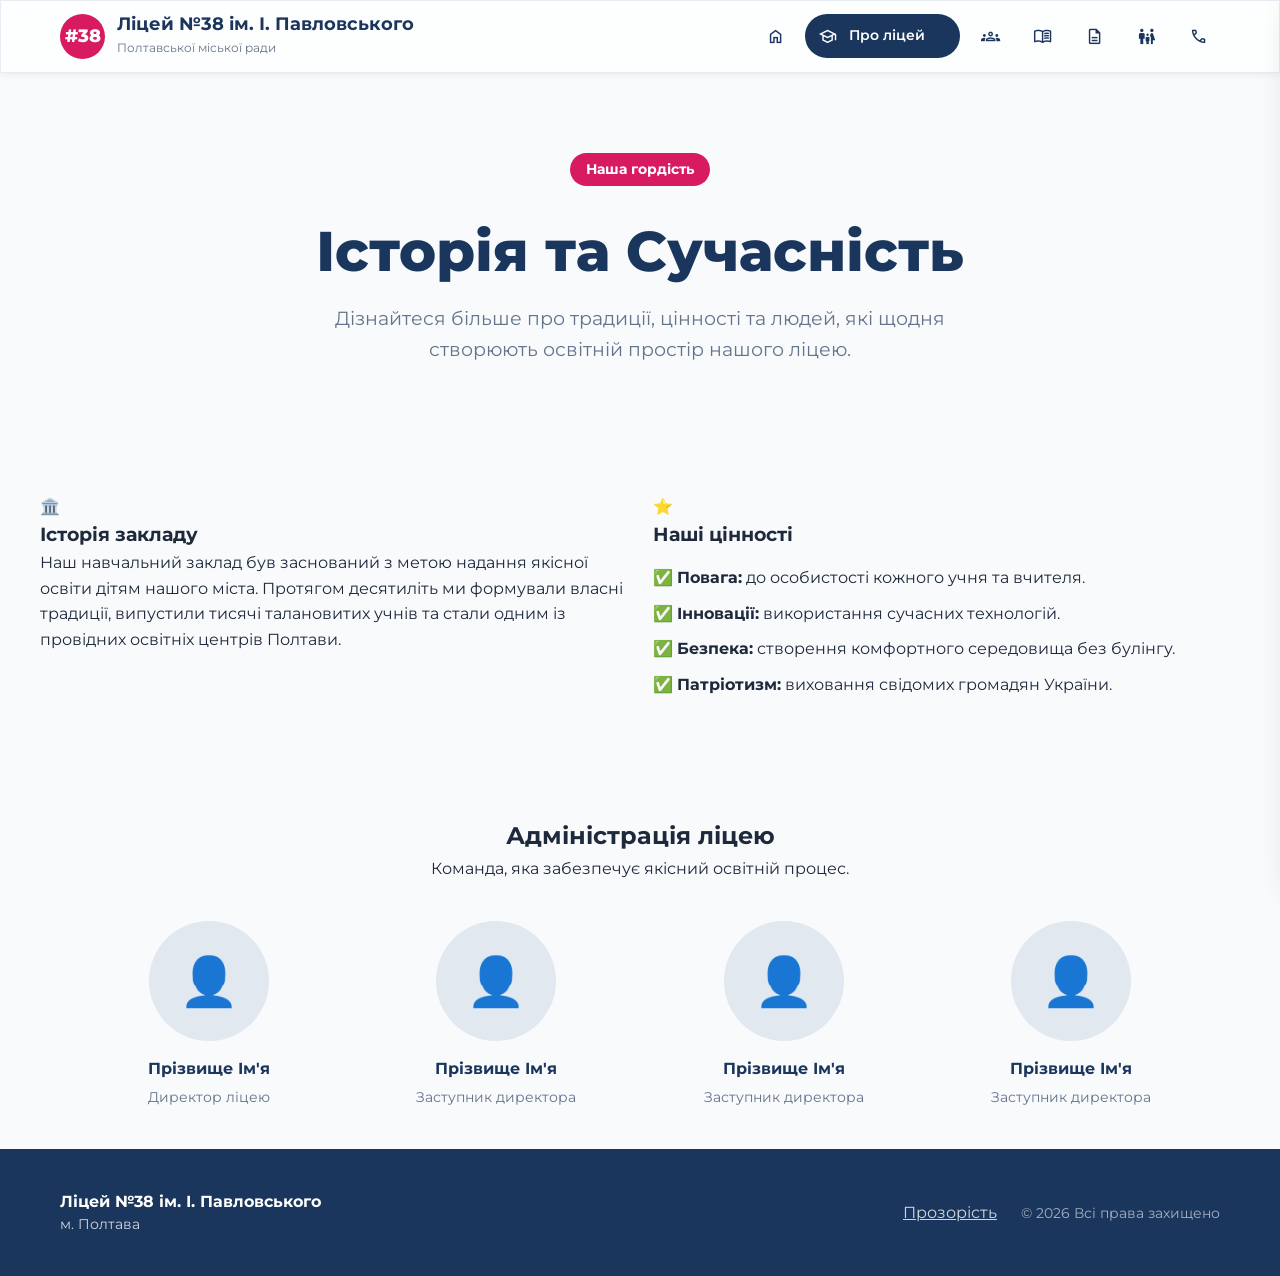
==== commit 8f396edb: "about.html" ====
--- a/about.html
+++ b/about.html
@@ -118,7 +118,7 @@
                 </a>
             </li>
         </ul>
-
+</nav>
     <main>
         <section class="section container text-center reveal">
             <span class="badge badge-pink" style="margin-bottom: 15px;">Наша гордість</span>
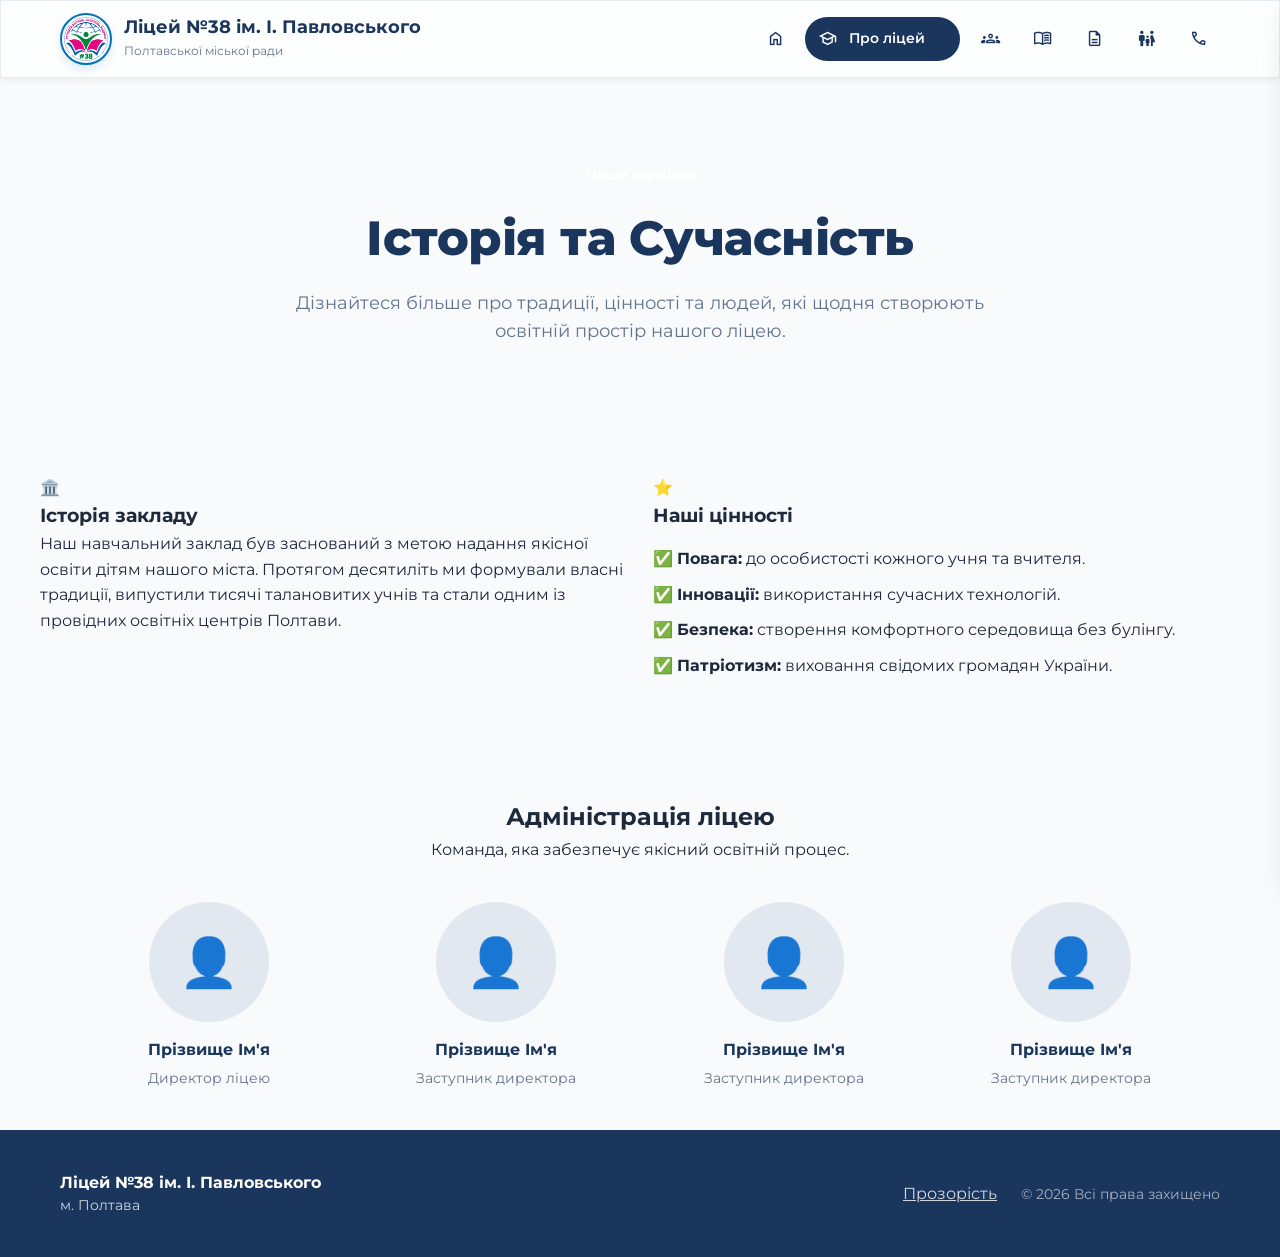
==== commit 25d06e5c: "about.html" ====
--- a/about.html
+++ b/about.html
@@ -20,7 +20,9 @@
     <header class="main-header glass">
         <div class="container header-inner">
             <a href="index.html" class="logo">
-                <div class="logo-circle">#38</div>
+                <!-- Вставляємо емблему замість рожевого кола -->
+                <img src="img/logo.png" alt="Емблема Ліцею №38" class="logo-image">
+                
                 <div class="logo-text">
                     <strong>Ліцей №38 ім. І. Павловського</strong>
                     <span>Полтавської міської ради</span>
--- a/style.css
+++ b/style.css
@@ -3,9 +3,13 @@
    ========================================================================== */
 :root {
     --bg-main: #f8fafc;
-    --primary-navy: #1B365D; 
-    --accent-green: #2E8B57; 
-    --accent-pink: #D81B60; 
+    --primary-navy: #1B365D; /* Залишаємо цей глибокий синій для тексту замість чорного */
+    
+    /* ОФІЦІЙНІ КОЛЬОРИ ЛОГОТИПА ЛІЦЕЮ №38 */
+    --brand-pink: #e3007b;  /* З тексту "Успішна дитина..." */
+    --brand-blue: #0072bc;  /* З ліній глобуса */
+    --brand-green: #009944; /* З фігури дитини та цифри 38 */
+    
     --text-dark: #1e293b;
     --text-light: #64748b;
     --card-bg: rgba(255, 255, 255, 0.8);
@@ -65,7 +69,19 @@
 }
 .header-inner { display: flex; justify-content: space-between; align-items: center; }
 .logo { display: flex; align-items: center; gap: 12px; text-decoration: none; color: var(--primary-navy); }
-.logo-circle { width: 45px; height: 45px; background: var(--accent-pink); color: white; border-radius: 50%; display: flex; align-items: center; justify-content: center; font-weight: 800; font-size: 1.1rem; }
+.logo-image {
+    width: 52px;
+    height: 52px;
+    border-radius: 50%; /* Обрізає квадратне зображення у форму кола */
+    object-fit: cover; /* Запобігає деформації пропорцій */
+    border: 2px solid var(--brand-blue); /* Тонка синя рамка в колір глобуса */
+    box-shadow: 0 4px 10px rgba(0, 114, 188, 0.15); /* Легка тінь */
+    transition: transform 0.3s ease;
+}
+
+.logo:hover .logo-image {
+    transform: scale(1.05) rotate(-5deg); /* Легка анімація при наведенні */
+}
 .logo-text strong { display: block; font-size: 1.1rem; line-height: 1.2; }
 .logo-text span { font-size: 0.75rem; color: var(--text-light); }
 
@@ -137,24 +153,220 @@
 .menu-toggle { display: none; background: var(--primary-navy); color: white; border: none; padding: 10px 15px; border-radius: 12px; cursor: pointer; }
 
 /* ==========================================================================
-   4. HERO SECTION
+   4. HERO SECTION (Оновлений текст)
    ========================================================================== */
 .hero-section { 
     padding: 120px 0 80px 0; 
     background: radial-gradient(circle at top right, rgba(216, 27, 96, 0.05), transparent),
                 radial-gradient(circle at bottom left, rgba(27, 54, 93, 0.05), transparent);
 }
-.hero-title { font-size: clamp(2rem, 5vw, 3.5rem); font-weight: 800; color: var(--primary-navy); line-height: 1.1; margin: 20px 0; }
-.hero-subtitle { font-size: 1.2rem; color: var(--text-light); max-width: 700px; margin: 0 auto 50px; }
-
-.qa-card { 
-    background: white; border-radius: var(--radius-md); padding: 30px 20px; text-decoration: none; color: var(--text-dark); 
-    box-shadow: var(--shadow-sm); border: 1px solid var(--border-color); transition: var(--transition); text-align: center;
-}
-.qa-card:hover { transform: translateY(-10px); box-shadow: var(--shadow-lg); border-color: var(--accent-pink); }
-.qa-icon { font-size: 3rem; margin-bottom: 15px; display: block; }
-.qa-card h3 { font-size: 1.1rem; color: var(--primary-navy); margin-bottom: 8px; }
-.qa-card p { font-size: 0.85rem; color: var(--text-light); }
+
+.hero-text {
+    display: flex;
+    flex-direction: column;
+    align-items: center;
+    max-width: 950px; /* Трохи розширив для довгого тексту */
+    margin: 0 auto;
+}
+
+/* --- Дизайн бейджа Місії --- */
+.mission-badge {
+    display: inline-flex;
+    align-items: center;
+    gap: 12px;
+    background: rgba(255, 255, 255, 0.7);
+    border: 1px solid rgba(0, 114, 188, 0.2); /* Рамка фірмового синього кольору */
+    padding: 8px 24px;
+    border-radius: 50px;
+    font-size: 0.95rem;
+    color: var(--primary-navy);
+    box-shadow: 0 4px 15px rgba(0, 114, 188, 0.05);
+    margin-bottom: 25px;
+    backdrop-filter: blur(10px);
+    -webkit-backdrop-filter: blur(10px);
+    transition: transform 0.3s ease, box-shadow 0.3s ease;
+    cursor: default;
+}
+
+.mission-badge:hover {
+    transform: translateY(-3px);
+    box-shadow: 0 8px 25px rgba(216, 27, 96, 0.12);
+}
+
+/* Пульсуюча крапка в бейджі */
+.pulse-dot {
+    width: 10px;
+    height: 10px;
+    background-color: var(--brand-green);
+    border-radius: 50%;
+    position: relative;
+}
+.pulse-dot::after {
+    content: '';
+    position: absolute;
+    top: -4px; left: -4px; right: -4px; bottom: -4px;
+    border-radius: 50%;
+    border: 2px solid var(--brand-green);
+    animation: pulse-ring 2s cubic-bezier(0.215, 0.61, 0.355, 1) infinite;
+}
+
+@keyframes pulse-ring {
+    0% { transform: scale(0.5); opacity: 1; }
+    100% { transform: scale(2); opacity: 0; }
+}
+
+/* --- Заголовок Візії --- */
+.hero-title { 
+    font-size: clamp(1.8rem, 4vw, 3rem); /* Адаптивний розмір шрифту */
+    font-weight: 800; 
+    color: var(--primary-navy); 
+    line-height: 1.3; 
+    margin: 0 0 20px 0;
+    letter-spacing: -0.5px;
+}
+
+/* Градієнтний текст, який переливається */
+.text-gradient {
+    background: linear-gradient(135deg, var(--brand-blue) 0%, var(--brand-pink) 100%);
+    -webkit-background-clip: text;
+    -webkit-text-fill-color: transparent;
+    background-clip: text;
+    display: inline-block;
+    background-size: 200% auto;
+    animation: gradient-shift 4s ease infinite;
+}
+
+@keyframes gradient-shift {
+    0% { background-position: 0% 50%; }
+    50% { background-position: 100% 50%; }
+    100% { background-position: 0% 50%; }
+}
+
+.hero-subtitle { 
+    font-size: 1.1rem; 
+    color: var(--text-light); 
+    max-width: 700px; 
+    margin: 0 auto 50px; 
+    line-height: 1.6;
+}
+/* ==========================================================================
+   ІНТЕРАКТИВНІ КАРТКИ ШВИДКОГО ДОСТУПУ (Заміна старих qa-card)
+   ========================================================================== */
+.interactive-card {
+    position: relative;
+    background: white;
+    border-radius: var(--radius-md);
+    padding: 35px 25px;
+    text-decoration: none !important;
+    color: var(--text-dark);
+    border: 1px solid var(--border-color);
+    box-shadow: var(--shadow-sm);
+    display: flex;
+    flex-direction: column;
+    overflow: hidden; /* Важливо: ховає хвилю за межами картки */
+    transition: transform 0.4s cubic-bezier(0.175, 0.885, 0.32, 1.275), box-shadow 0.4s ease;
+    z-index: 1;
+}
+
+/* Приховане коло, яке створює ефект заливки */
+.card-bg-fill {
+    position: absolute;
+    top: -50px;
+    right: -50px;
+    width: 100px;
+    height: 100px;
+    background: var(--primary-navy);
+    border-radius: 50%;
+    z-index: -1;
+    transition: transform 0.6s cubic-bezier(0.22, 1, 0.36, 1);
+}
+
+.interactive-card:hover {
+    transform: translateY(-10px);
+    box-shadow: var(--shadow-lg);
+    border-color: transparent;
+}
+
+/* МАГІЯ: Розтягуємо коло на всю картку при наведенні */
+.interactive-card:hover .card-bg-fill {
+    transform: scale(10); 
+}
+
+/* --- Оформлення іконки --- */
+.interactive-card .icon-wrapper {
+    width: 60px;
+    height: 60px;
+    background: rgba(27, 54, 93, 0.05); /* Легкий синій фон */
+    color: var(--primary-navy);
+    border-radius: 16px;
+    display: flex;
+    align-items: center;
+    justify-content: center;
+    margin-bottom: 20px;
+    transition: all 0.4s ease;
+}
+
+.interactive-card .icon-wrapper .material-symbols-outlined {
+    font-size: 2.2rem;
+    transition: transform 0.4s cubic-bezier(0.175, 0.885, 0.32, 1.275);
+}
+
+/* --- Оформлення тексту --- */
+.interactive-card .card-content {
+    flex-grow: 1;
+}
+
+.interactive-card h3 {
+    font-size: 1.15rem;
+    color: var(--primary-navy);
+    margin-bottom: 8px;
+    transition: color 0.3s ease;
+}
+
+.interactive-card p {
+    font-size: 0.85rem;
+    color: var(--text-light);
+    margin-bottom: 20px;
+    transition: color 0.3s ease;
+}
+
+/* --- Стрілочка внизу --- */
+.card-arrow {
+    display: flex;
+    align-items: center;
+    gap: 8px;
+    color: var(--accent-pink);
+    font-weight: 600;
+    font-size: 0.9rem;
+    opacity: 0; /* Прихована за замовчуванням */
+    transform: translateX(-15px); /* Зсунута вліво */
+    transition: all 0.4s cubic-bezier(0.22, 1, 0.36, 1);
+}
+
+/* ==========================================================================
+   АЛІМАЦІЇ ПРИ НАВЕДЕННІ (HOVER STATES)
+   ========================================================================== */
+.interactive-card:hover .icon-wrapper {
+    background: rgba(255, 255, 255, 0.15); /* Фон іконки стає напівпрозорим білим */
+    color: white;
+    border-radius: 50%; /* Квадрат перетворюється на коло */
+}
+
+.interactive-card:hover .icon-wrapper .material-symbols-outlined {
+    transform: scale(1.15) rotate(5deg); /* Іконка підстрибує */
+}
+
+.interactive-card:hover h3, 
+.interactive-card:hover p {
+    color: white; /* Текст читається на темно-синьому фоні */
+}
+
+.interactive-card:hover .card-arrow {
+    opacity: 1; /* З'являється */
+    transform: translateX(0); /* Стає на своє місце */
+    color: white;
+}
+
 
 /* ==========================================================================
    5. КАРУСЕЛЬ (Expanding Carousel)
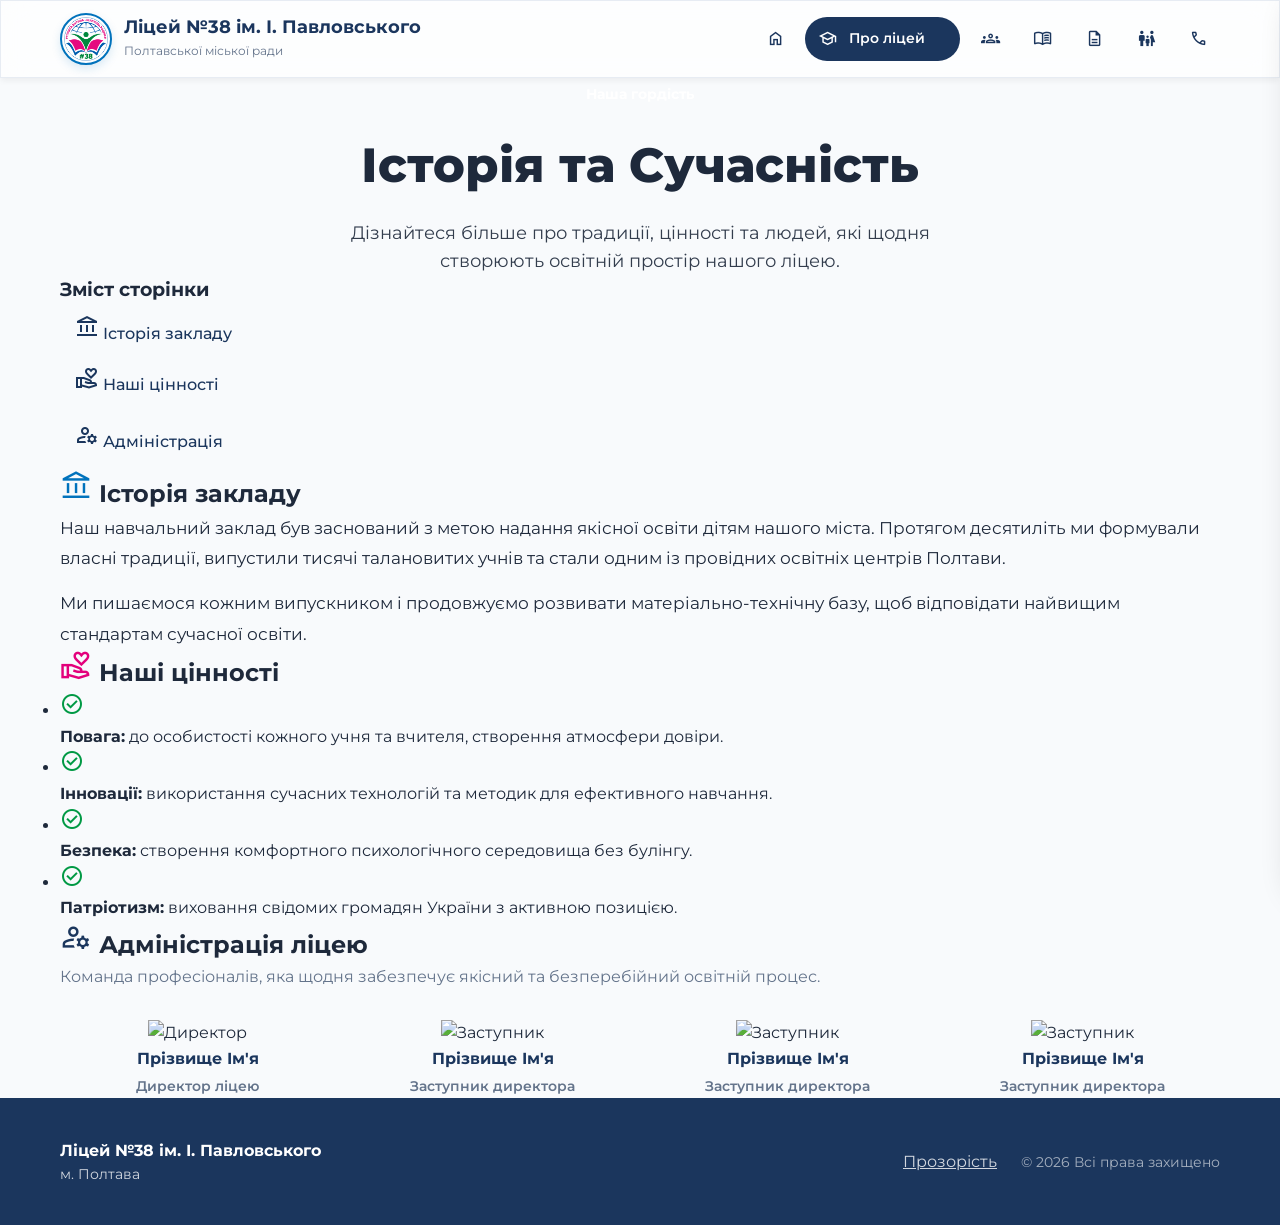
==== commit 73752806: "about.html" ====
--- a/about.html
+++ b/about.html
@@ -3,13 +3,15 @@
 <head>
     <meta charset="UTF-8">
     <meta name="viewport" content="width=device-width, initial-scale=1.0">
-    <title>Ліцей №38 імені Івана Павловського</title>
+    <title>Про ліцей - Ліцей №38 імені Івана Павловського</title>
     
     <link rel="preconnect" href="https://fonts.googleapis.com">
     <link rel="preconnect" href="https://fonts.gstatic.com" crossorigin>
     <link href="https://fonts.googleapis.com/css2?family=Montserrat:wght@400;500;600;700;800&display=swap" rel="stylesheet">
     <link rel="stylesheet" href="style.css">
     <link rel="stylesheet" href="https://fonts.googleapis.com/css2?family=Material+Symbols+Outlined:opsz,wght,FILL,GRAD@24,400,0,0" />
+
+  
 </head>
 <body>
     <!-- Facebook SDK -->
@@ -20,9 +22,7 @@
     <header class="main-header glass">
         <div class="container header-inner">
             <a href="index.html" class="logo">
-                <!-- Вставляємо емблему замість рожевого кола -->
                 <img src="img/logo.png" alt="Емблема Ліцею №38" class="logo-image">
-                
                 <div class="logo-text">
                     <strong>Ліцей №38 ім. І. Павловського</strong>
                     <span>Полтавської міської ради</span>
@@ -30,45 +30,46 @@
             </a>
             
             <nav class="desktop-nav expanding-header-menu">
-    <a href="index.html" class="menu-item">
-        <span class="icon material-symbols-outlined">home</span>
-        <span class="menu-label">Головна</span>
-    </a>
-    <a href="about.html" class="menu-item">
-        <span class="icon material-symbols-outlined">school</span>
-        <span class="menu-label">Про ліцей</span>
-    </a>
-    <a href="team.html" class="menu-item">
-        <span class="icon material-symbols-outlined">groups</span>
-        <span class="menu-label">Колектив</span>
-    </a>
-    <a href="education.html" class="menu-item">
-        <span class="icon material-symbols-outlined">menu_book</span>
-        <span class="menu-label">Навчання</span>
-    </a>
-    <a href="transparency.html" class="menu-item">
-        <span class="icon material-symbols-outlined">description</span>
-        <span class="menu-label">Прозорість</span>
-    </a>
-    <a href="parents.html" class="menu-item">
-        <span class="icon material-symbols-outlined">family_restroom</span>
-        <span class="menu-label">Батькам</span>
-    </a>
-    <a href="contacts.html" class="menu-item">
-        <span class="icon material-symbols-outlined">call</span>
-        <span class="menu-label">Контакти</span>
-    </a>
-</nav>
+                <a href="index.html" class="menu-item">
+                    <span class="icon material-symbols-outlined">home</span>
+                    <span class="menu-label">Головна</span>
+                </a>
+                <a href="about.html" class="menu-item active">
+                    <span class="icon material-symbols-outlined">school</span>
+                    <span class="menu-label">Про ліцей</span>
+                </a>
+                <a href="team.html" class="menu-item">
+                    <span class="icon material-symbols-outlined">groups</span>
+                    <span class="menu-label">Колектив</span>
+                </a>
+                <a href="education.html" class="menu-item">
+                    <span class="icon material-symbols-outlined">menu_book</span>
+                    <span class="menu-label">Навчання</span>
+                </a>
+                <a href="transparency.html" class="menu-item">
+                    <span class="icon material-symbols-outlined">description</span>
+                    <span class="menu-label">Прозорість</span>
+                </a>
+                <a href="parents.html" class="menu-item">
+                    <span class="icon material-symbols-outlined">family_restroom</span>
+                    <span class="menu-label">Батькам</span>
+                </a>
+                <a href="contacts.html" class="menu-item">
+                    <span class="icon material-symbols-outlined">call</span>
+                    <span class="menu-label">Контакти</span>
+                </a>
+            </nav>
 
             <button class="menu-toggle" id="menuToggle">☰</button>
         </div>
     </header>
-<!-- БІЧНЕ МЕНЮ -->
+
+    <!-- БІЧНЕ МЕНЮ (Мобільне) -->
     <div class="sidebar-overlay" id="sidebarOverlay"></div>
     <nav class="sidebar" id="sidebar">
         <div class="sidebar-header">
             <div class="sidebar-logo">
-                <div class="logo-circle">#38</div>
+                <img src="img/logo.png" alt="Емблема" style="width: 35px; height: 35px; border-radius: 50%;">
                 <span>Меню ліцею</span>
             </div>
             <button class="close-btn" id="closeMenu">
@@ -77,105 +78,122 @@
         </div>
         
         <ul class="sidebar-menu">
-            <li>
-                <a href="index.html">
-                    <span class="icon material-symbols-outlined">home</span>
-                    Головна
-                </a>
-            </li>
-            <li>
-                <a href="about.html">
-                    <span class="icon material-symbols-outlined">school</span>
-                    Про ліцей
-                </a>
-            </li>
-            <li>
-                <a href="team.html">
-                    <span class="icon material-symbols-outlined">groups</span>
-                    Колектив
-                </a>
-            </li>
-            <li>
-                <a href="education.html">
-                    <span class="icon material-symbols-outlined">menu_book</span>
-                    Навчання
-                </a>
-            </li>
-            <li>
-                <a href="transparency.html">
-                    <span class="icon material-symbols-outlined">description</span>
-                    Прозорість
-                </a>
-            </li>
-            <li>
-                <a href="parents.html">
-                    <span class="icon material-symbols-outlined">family_restroom</span>
-                    Батькам
-                </a>
-            </li>
-            <li>
-                <a href="contacts.html">
-                    <span class="icon material-symbols-outlined">call</span>
-                    Контакти
-                </a>
-            </li>
+            <li><a href="index.html"><span class="icon material-symbols-outlined">home</span> Головна</a></li>
+            <li><a href="about.html" class="active"><span class="icon material-symbols-outlined">school</span> Про ліцей</a></li>
+            <li><a href="team.html"><span class="icon material-symbols-outlined">groups</span> Колектив</a></li>
+            <li><a href="education.html"><span class="icon material-symbols-outlined">menu_book</span> Навчання</a></li>
+            <li><a href="transparency.html"><span class="icon material-symbols-outlined">description</span> Прозорість</a></li>
+            <li><a href="parents.html"><span class="icon material-symbols-outlined">family_restroom</span> Батькам</a></li>
+            <li><a href="contacts.html"><span class="icon material-symbols-outlined">call</span> Контакти</a></li>
         </ul>
-</nav>
+    </nav>
+
     <main>
-        <section class="section container text-center reveal">
-            <span class="badge badge-pink" style="margin-bottom: 15px;">Наша гордість</span>
-            <h1 class="hero-title">Історія та Сучасність</h1>
-            <p class="hero-subtitle">Дізнайтеся більше про традиції, цінності та людей, які щодня створюють освітній простір нашого ліцею.</p>
+        <!-- Оновлений банер сторінки -->
+        <section class="page-hero">
+            <div class="container page-hero-content text-center reveal active">
+                <span class="badge badge-pink" style="margin-bottom: 15px;">Наша гордість</span>
+                <h1 style="font-size: 3rem; font-weight: 800; margin-bottom: 15px;">Історія та Сучасність</h1>
+                <p style="font-size: 1.1rem; max-width: 600px; margin: 0 auto; opacity: 0.9;">Дізнайтеся більше про традиції, цінності та людей, які щодня створюють освітній простір нашого ліцею.</p>
+            </div>
         </section>
 
-        <section class="container section reveal" style="padding-top: 0;">
-            <div class="grid grid-2">
-                <div class="card bg-navy text-white">
-                    <div class="card-icon">🏛️</div>
-                    <h3 class="card-title text-white">Історія закладу</h3>
-                    <p>Наш навчальний заклад був заснований з метою надання якісної освіти дітям нашого міста. Протягом десятиліть ми формували власні традиції, випустили тисячі талановитих учнів та стали одним із провідних освітніх центрів Полтави.</p>
-                </div>
-                <div class="card">
-                    <div class="card-icon">⭐</div>
-                    <h3 class="card-title">Наші цінності</h3>
-                    <ul style="list-style-type: none; margin-top: 15px;">
-                        <li style="margin-bottom: 10px;">✅ <strong>Повага:</strong> до особистості кожного учня та вчителя.</li>
-                        <li style="margin-bottom: 10px;">✅ <strong>Інновації:</strong> використання сучасних технологій.</li>
-                        <li style="margin-bottom: 10px;">✅ <strong>Безпека:</strong> створення комфортного середовища без булінгу.</li>
-                        <li>✅ <strong>Патріотизм:</strong> виховання свідомих громадян України.</li>
+        <!-- Основний макет: Бокове меню + Контент -->
+        <div class="container page-layout">
+            
+            <!-- Липке бокове підменю -->
+            <aside class="page-sidebar">
+                <h3>Зміст сторінки</h3>
+                <nav class="in-page-nav" id="inPageNav">
+                    <a href="#history" class="active">
+                        <span class="icon material-symbols-outlined">account_balance</span>
+                        Історія закладу
+                    </a>
+                    <a href="#values">
+                        <span class="icon material-symbols-outlined">volunteer_activism</span>
+                        Наші цінності
+                    </a>
+                    <a href="#administration">
+                        <span class="icon material-symbols-outlined">manage_accounts</span>
+                        Адміністрація
+                    </a>
+                </nav>
+            </aside>
+
+            <!-- Контентна частина -->
+            <div class="page-content">
+                
+                <!-- Блок 1: Історія -->
+                <section id="history" class="content-section reveal">
+                    <h2>
+                        <span class="material-symbols-outlined" style="color: var(--brand-blue); font-size: 2rem;">account_balance</span> 
+                        Історія закладу
+                    </h2>
+                    <p style="font-size: 1.05rem; line-height: 1.8; color: var(--text-dark);">Наш навчальний заклад був заснований з метою надання якісної освіти дітям нашого міста. Протягом десятиліть ми формували власні традиції, випустили тисячі талановитих учнів та стали одним із провідних освітніх центрів Полтави.</p>
+                    <p style="font-size: 1.05rem; line-height: 1.8; color: var(--text-dark); margin-top: 15px;">Ми пишаємося кожним випускником і продовжуємо розвивати матеріально-технічну базу, щоб відповідати найвищим стандартам сучасної освіти.</p>
+                </section>
+
+                <!-- Блок 2: Цінності -->
+                <section id="values" class="content-section reveal">
+                    <h2>
+                        <span class="material-symbols-outlined" style="color: var(--brand-pink); font-size: 2rem;">volunteer_activism</span> 
+                        Наші цінності
+                    </h2>
+                    <ul class="values-list">
+                        <li>
+                            <span class="material-symbols-outlined" style="color: var(--brand-green); font-size: 1.5rem;">check_circle</span>
+                            <div><strong>Повага:</strong> до особистості кожного учня та вчителя, створення атмосфери довіри.</div>
+                        </li>
+                        <li>
+                            <span class="material-symbols-outlined" style="color: var(--brand-green); font-size: 1.5rem;">check_circle</span>
+                            <div><strong>Інновації:</strong> використання сучасних технологій та методик для ефективного навчання.</div>
+                        </li>
+                        <li>
+                            <span class="material-symbols-outlined" style="color: var(--brand-green); font-size: 1.5rem;">check_circle</span>
+                            <div><strong>Безпека:</strong> створення комфортного психологічного середовища без булінгу.</div>
+                        </li>
+                        <li>
+                            <span class="material-symbols-outlined" style="color: var(--brand-green); font-size: 1.5rem;">check_circle</span>
+                            <div><strong>Патріотизм:</strong> виховання свідомих громадян України з активною позицією.</div>
+                        </li>
                     </ul>
-                </div>
-            </div>
-        </section>
-
-        <section class="container section reveal background-light" style="border-radius: var(--radius-md); padding: 40px;">
-            <div class="text-center" style="margin-bottom: 40px;">
-                <h2 class="section-title">Адміністрація ліцею</h2>
-                <p class="section-subtitle">Команда, яка забезпечує якісний освітній процес.</p>
-            </div>
-            <div class="grid grid-4" style="gap: 30px;">
-                <div class="text-center">
-                    <div style="width: 120px; height: 120px; border-radius: 50%; background: #e2e8f0; margin: 0 auto 15px; display: flex; align-items: center; justify-content: center; font-size: 3rem;">👤</div>
-                    <h4 style="color: var(--primary-navy); margin-bottom: 5px;">Прізвище Ім'я</h4>
-                    <p style="font-size: 0.85rem; color: var(--text-light);">Директор ліцею</p>
-                </div>
-                <div class="text-center">
-                    <div style="width: 120px; height: 120px; border-radius: 50%; background: #e2e8f0; margin: 0 auto 15px; display: flex; align-items: center; justify-content: center; font-size: 3rem;">👤</div>
-                    <h4 style="color: var(--primary-navy); margin-bottom: 5px;">Прізвище Ім'я</h4>
-                    <p style="font-size: 0.85rem; color: var(--text-light);">Заступник директора</p>
-                </div>
-                <div class="text-center">
-                    <div style="width: 120px; height: 120px; border-radius: 50%; background: #e2e8f0; margin: 0 auto 15px; display: flex; align-items: center; justify-content: center; font-size: 3rem;">👤</div>
-                    <h4 style="color: var(--primary-navy); margin-bottom: 5px;">Прізвище Ім'я</h4>
-                    <p style="font-size: 0.85rem; color: var(--text-light);">Заступник директора</p>
-                </div>
-                <div class="text-center">
-                    <div style="width: 120px; height: 120px; border-radius: 50%; background: #e2e8f0; margin: 0 auto 15px; display: flex; align-items: center; justify-content: center; font-size: 3rem;">👤</div>
-                    <h4 style="color: var(--primary-navy); margin-bottom: 5px;">Прізвище Ім'я</h4>
-                    <p style="font-size: 0.85rem; color: var(--text-light);">Заступник директора</p>
-                </div>
-            </div>
-        </section>
+                </section>
+
+                <!-- Блок 3: Адміністрація -->
+                <section id="administration" class="content-section reveal">
+                    <h2>
+                        <span class="material-symbols-outlined" style="color: var(--primary-navy); font-size: 2rem;">manage_accounts</span> 
+                        Адміністрація ліцею
+                    </h2>
+                    <p style="color: var(--text-light); margin-bottom: 30px;">Команда професіоналів, яка щодня забезпечує якісний та безперебійний освітній процес.</p>
+                    
+                    <div class="grid grid-4" style="gap: 20px;">
+                        <div class="text-center">
+                            <!-- Стокові фото з Unsplash для прикладу -->
+                            <img src="https://images.unsplash.com/photo-1573496359142-b8d87734a5a2?q=80&w=300&auto=format&fit=crop" alt="Директор" class="admin-avatar">
+                            <h4 style="color: var(--primary-navy); margin-bottom: 5px;">Прізвище Ім'я</h4>
+                            <p style="font-size: 0.85rem; color: var(--text-light); font-weight: 600;">Директор ліцею</p>
+                        </div>
+                        <div class="text-center">
+                            <img src="https://images.unsplash.com/photo-1560250097-0b93528c311a?q=80&w=300&auto=format&fit=crop" alt="Заступник" class="admin-avatar">
+                            <h4 style="color: var(--primary-navy); margin-bottom: 5px;">Прізвище Ім'я</h4>
+                            <p style="font-size: 0.85rem; color: var(--text-light); font-weight: 600;">Заступник директора</p>
+                        </div>
+                        <div class="text-center">
+                            <img src="https://images.unsplash.com/photo-1573497019940-1c28c88b4f3e?q=80&w=300&auto=format&fit=crop" alt="Заступник" class="admin-avatar">
+                            <h4 style="color: var(--primary-navy); margin-bottom: 5px;">Прізвище Ім'я</h4>
+                            <p style="font-size: 0.85rem; color: var(--text-light); font-weight: 600;">Заступник директора</p>
+                        </div>
+                        <div class="text-center">
+                            <img src="https://images.unsplash.com/photo-1519085360753-af0119f7cbe7?q=80&w=300&auto=format&fit=crop" alt="Заступник" class="admin-avatar">
+                            <h4 style="color: var(--primary-navy); margin-bottom: 5px;">Прізвище Ім'я</h4>
+                            <p style="font-size: 0.85rem; color: var(--text-light); font-weight: 600;">Заступник директора</p>
+                        </div>
+                    </div>
+                </section>
+
+            </div>
+        </div>
     </main>
 
     <footer class="main-footer">
@@ -190,6 +208,33 @@
             </div>
         </div>
     </footer>
+
     <script src="script.js"></script>
+    
+    <!-- Скрипт для бокового меню (Scroll Spy) -->
+    <script>
+        document.addEventListener("DOMContentLoaded", () => {
+            const sections = document.querySelectorAll(".content-section");
+            const navLinks = document.querySelectorAll(".in-page-nav a");
+
+            window.addEventListener("scroll", () => {
+                let current = "";
+                sections.forEach((section) => {
+                    const sectionTop = section.offsetTop;
+                    // Перевіряємо, чи доскролили ми до секції (з похибкою на висоту шапки)
+                    if (pageYOffset >= sectionTop - 150) {
+                        current = section.getAttribute("id");
+                    }
+                });
+
+                navLinks.forEach((link) => {
+                    link.classList.remove("active");
+                    if (link.getAttribute("href").includes(current) && current !== "") {
+                        link.classList.add("active");
+                    }
+                });
+            });
+        });
+    </script>
 </body>
 </html>
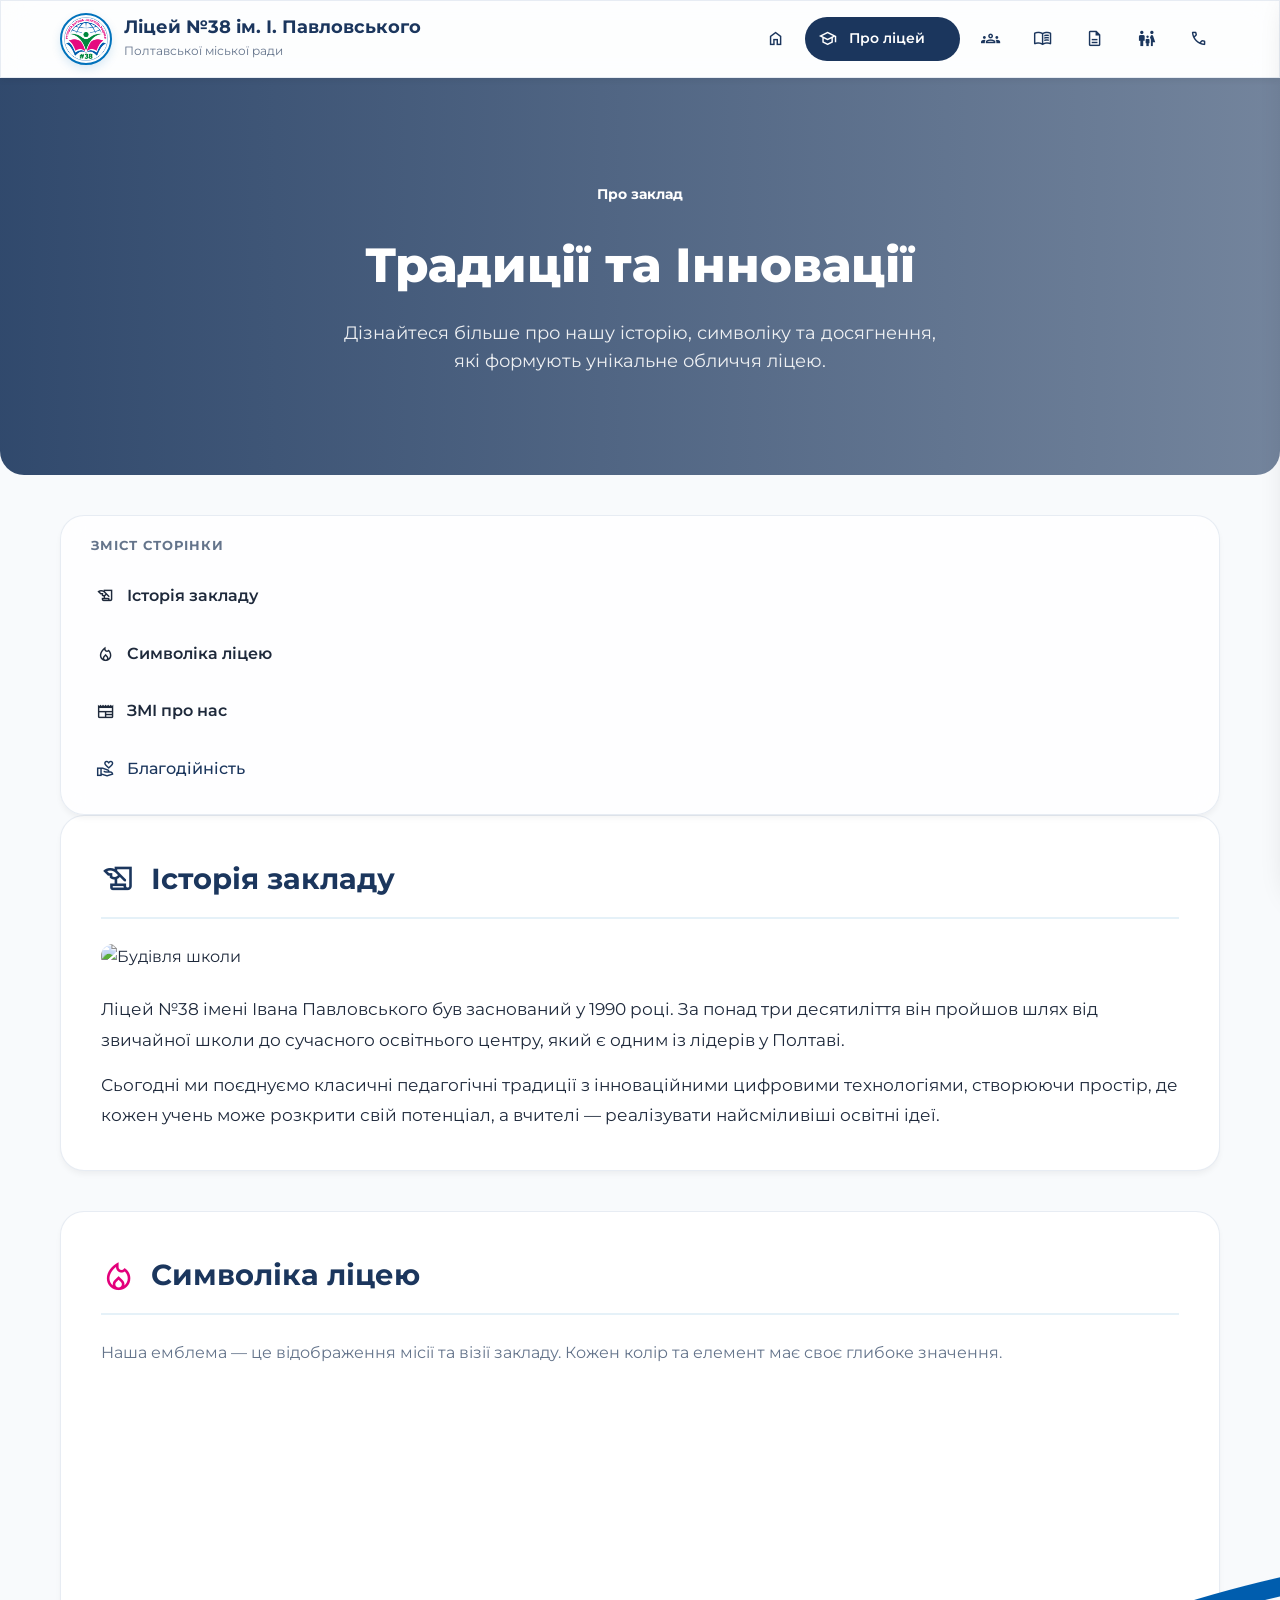
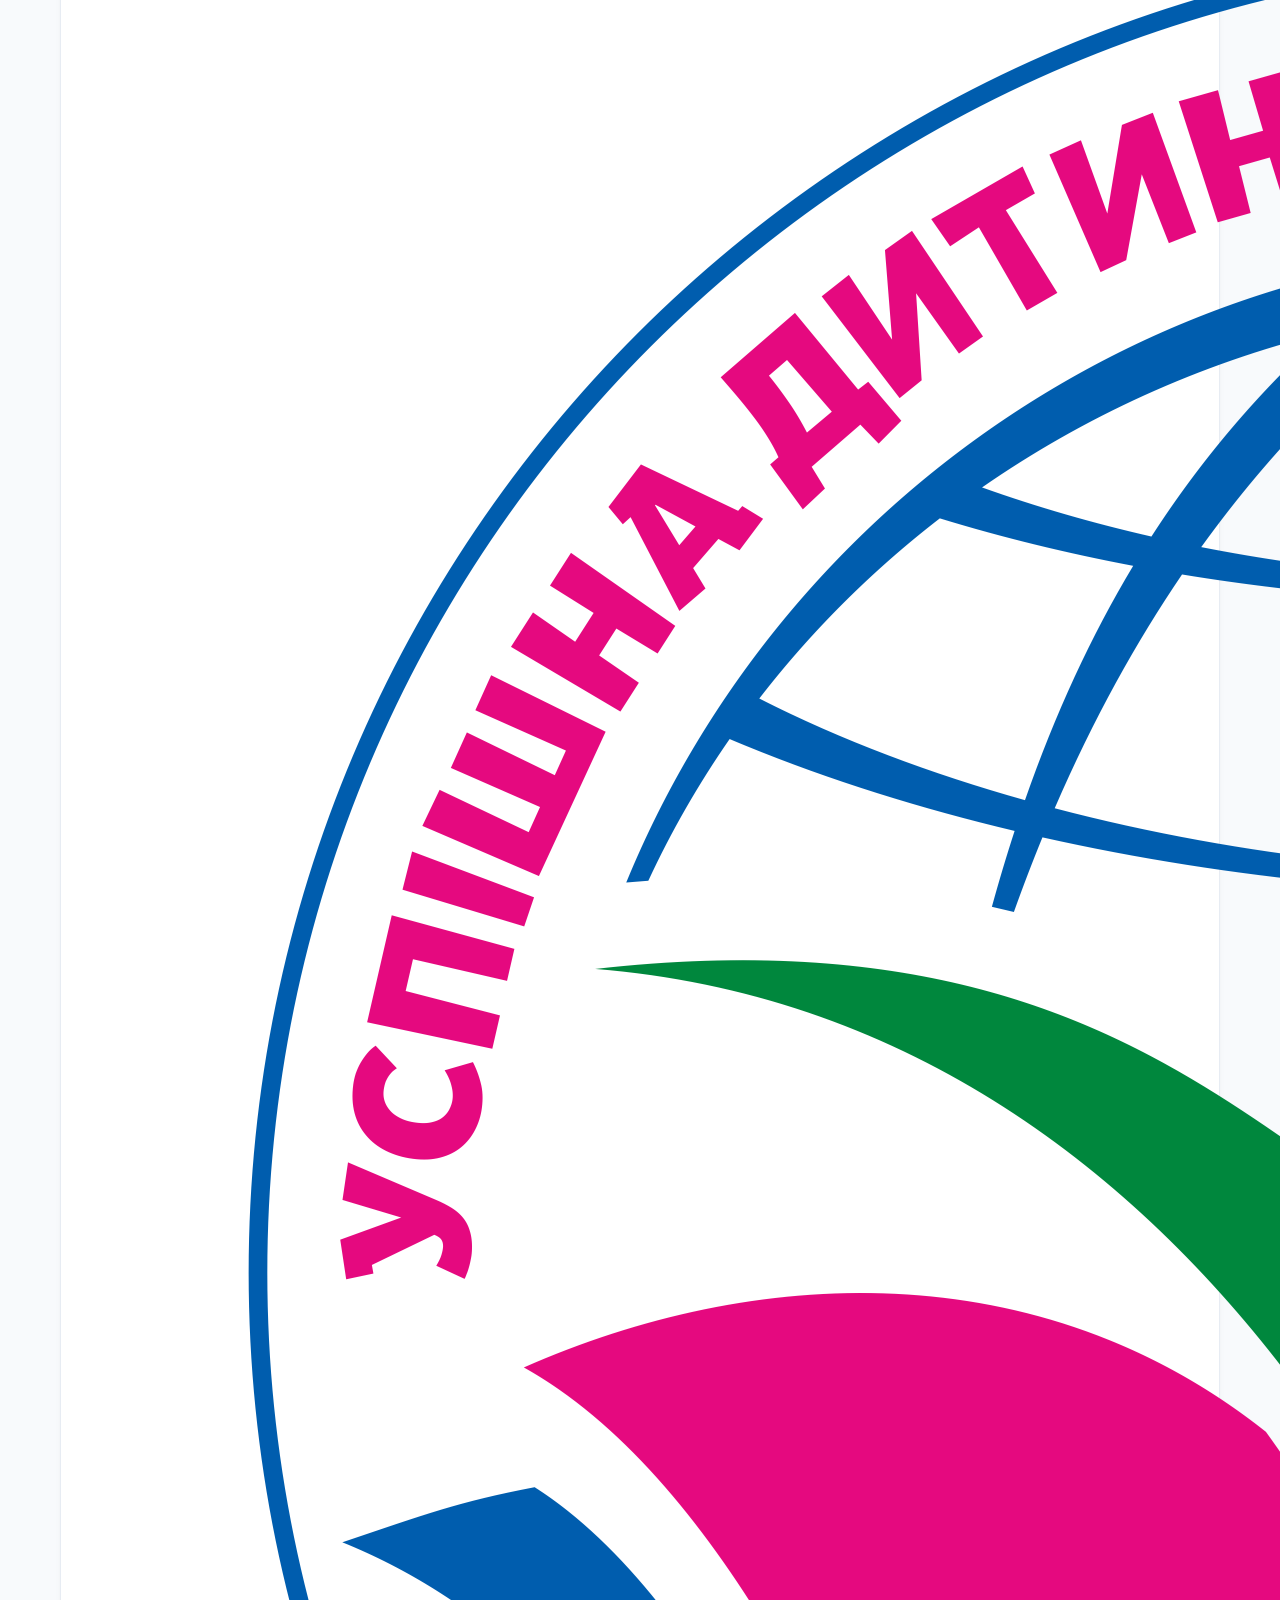
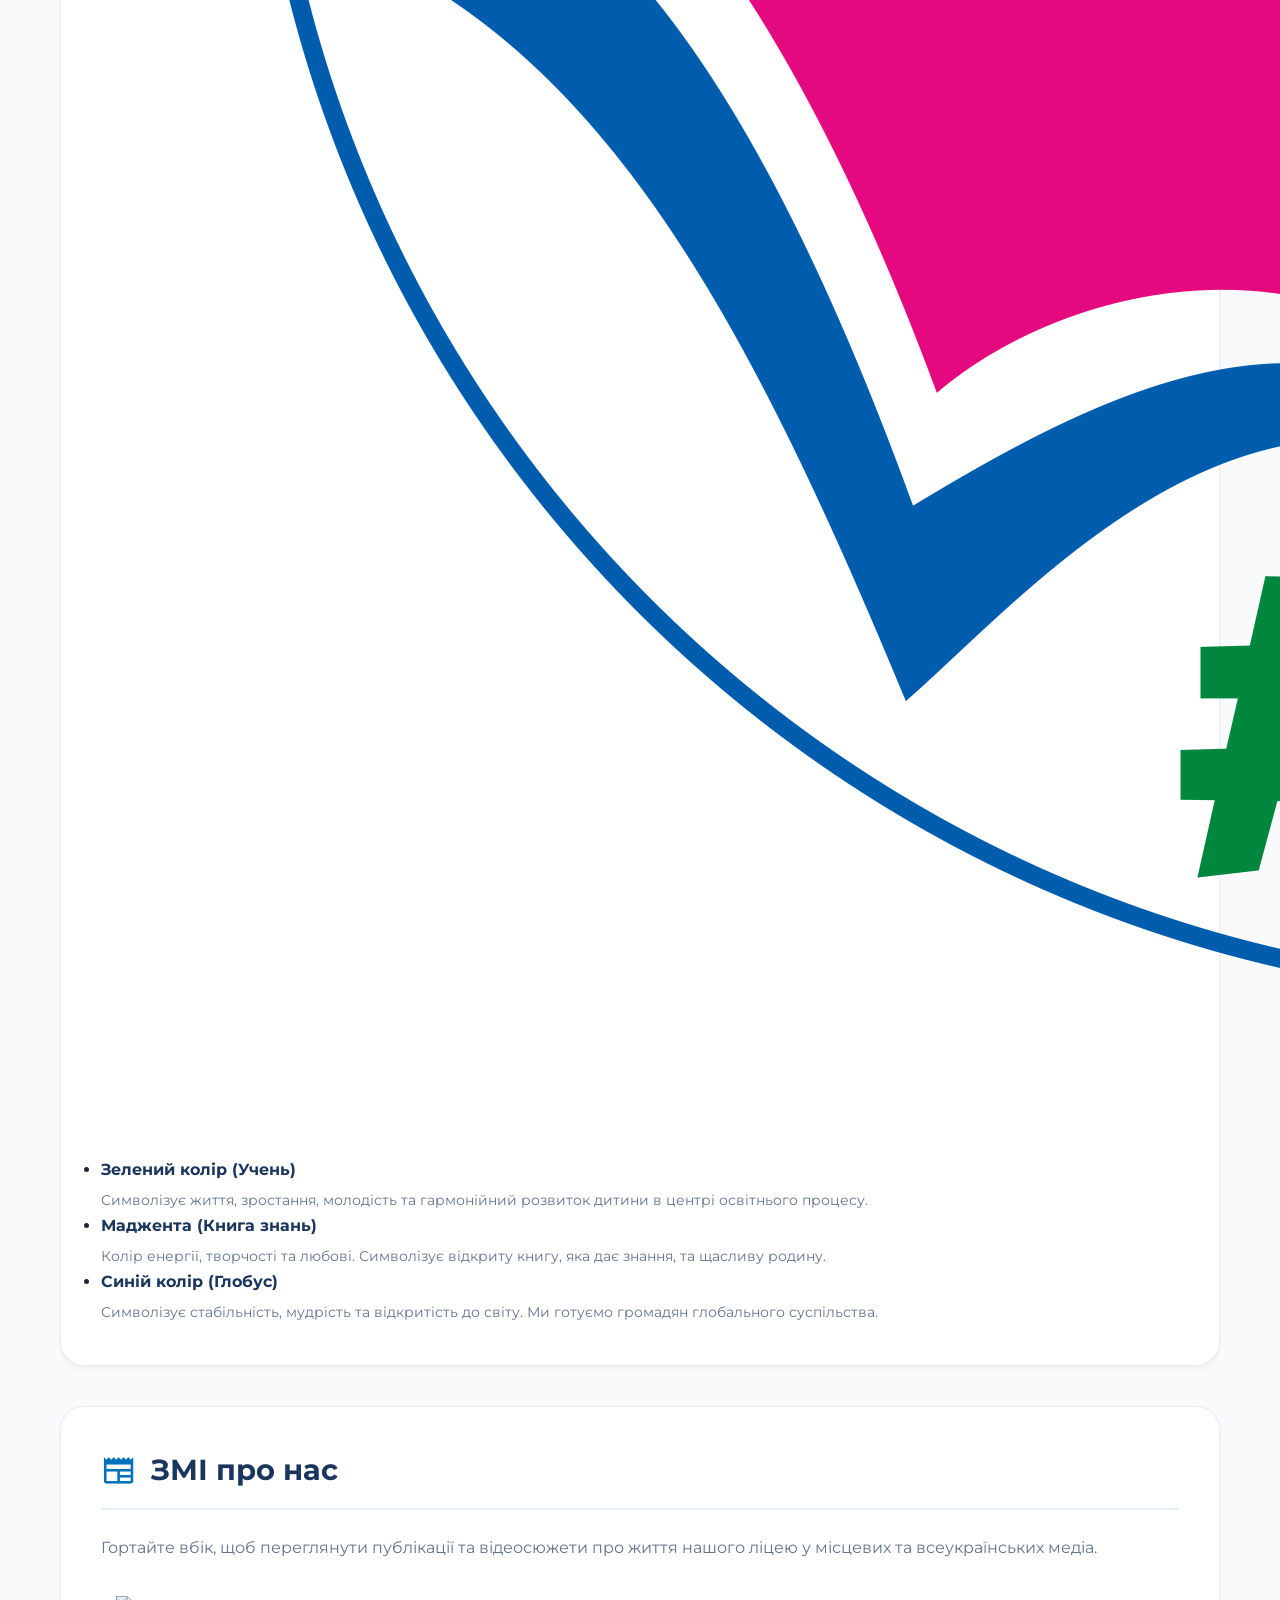
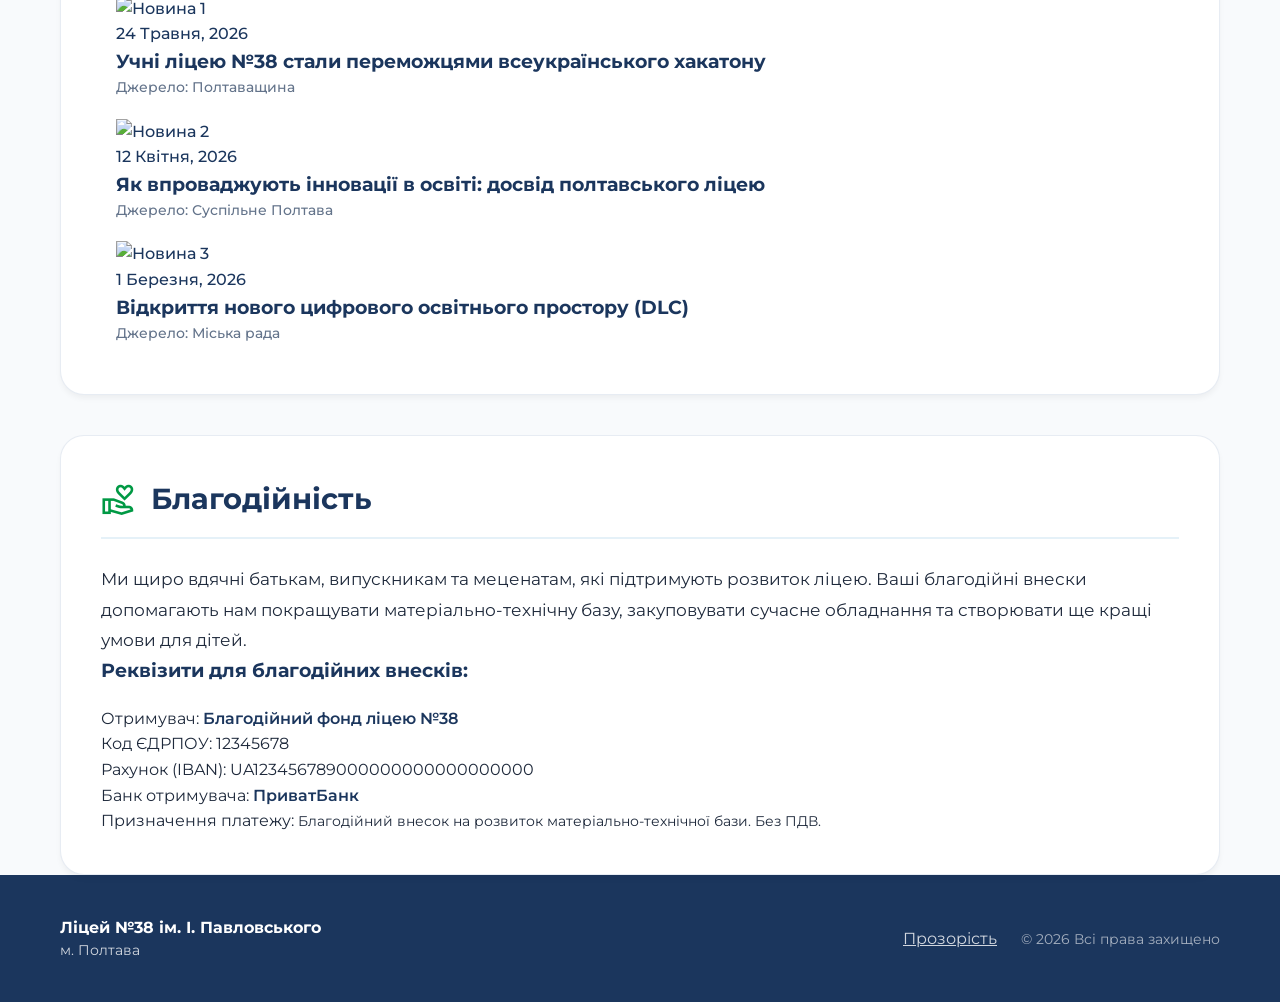
==== commit ac44329d: "about.html" ====
--- a/about.html
+++ b/about.html
@@ -11,7 +11,6 @@
     <link rel="stylesheet" href="style.css">
     <link rel="stylesheet" href="https://fonts.googleapis.com/css2?family=Material+Symbols+Outlined:opsz,wght,FILL,GRAD@24,400,0,0" />
 
-  
 </head>
 <body>
     <!-- Facebook SDK -->
@@ -76,7 +75,6 @@
                 <span class="material-symbols-outlined">close</span>
             </button>
         </div>
-        
         <ul class="sidebar-menu">
             <li><a href="index.html"><span class="icon material-symbols-outlined">home</span> Головна</a></li>
             <li><a href="about.html" class="active"><span class="icon material-symbols-outlined">school</span> Про ліцей</a></li>
@@ -89,12 +87,12 @@
     </nav>
 
     <main>
-        <!-- Оновлений банер сторінки -->
+        <!-- Банер сторінки -->
         <section class="page-hero">
             <div class="container page-hero-content text-center reveal active">
-                <span class="badge badge-pink" style="margin-bottom: 15px;">Наша гордість</span>
-                <h1 style="font-size: 3rem; font-weight: 800; margin-bottom: 15px;">Історія та Сучасність</h1>
-                <p style="font-size: 1.1rem; max-width: 600px; margin: 0 auto; opacity: 0.9;">Дізнайтеся більше про традиції, цінності та людей, які щодня створюють освітній простір нашого ліцею.</p>
+                <span class="badge badge-pink" style="margin-bottom: 15px;">Про заклад</span>
+                <h1 style="font-size: 3rem; font-weight: 800; margin-bottom: 15px;">Традиції та Інновації</h1>
+                <p style="font-size: 1.1rem; max-width: 600px; margin: 0 auto; opacity: 0.9;">Дізнайтеся більше про нашу історію, символіку та досягнення, які формують унікальне обличчя ліцею.</p>
             </div>
         </section>
 
@@ -106,16 +104,20 @@
                 <h3>Зміст сторінки</h3>
                 <nav class="in-page-nav" id="inPageNav">
                     <a href="#history" class="active">
-                        <span class="icon material-symbols-outlined">account_balance</span>
+                        <span class="icon material-symbols-outlined">history_edu</span>
                         Історія закладу
                     </a>
-                    <a href="#values">
+                    <a href="#symbols">
+                        <span class="icon material-symbols-outlined">local_fire_department</span>
+                        Символіка ліцею
+                    </a>
+                    <a href="#media">
+                        <span class="icon material-symbols-outlined">newspaper</span>
+                        ЗМІ про нас
+                    </a>
+                    <a href="#charity">
                         <span class="icon material-symbols-outlined">volunteer_activism</span>
-                        Наші цінності
-                    </a>
-                    <a href="#administration">
-                        <span class="icon material-symbols-outlined">manage_accounts</span>
-                        Адміністрація
+                        Благодійність
                     </a>
                 </nav>
             </aside>
@@ -126,68 +128,118 @@
                 <!-- Блок 1: Історія -->
                 <section id="history" class="content-section reveal">
                     <h2>
-                        <span class="material-symbols-outlined" style="color: var(--brand-blue); font-size: 2rem;">account_balance</span> 
+                        <span class="material-symbols-outlined" style="color: var(--primary-navy); font-size: 2.2rem;">history_edu</span> 
                         Історія закладу
                     </h2>
-                    <p style="font-size: 1.05rem; line-height: 1.8; color: var(--text-dark);">Наш навчальний заклад був заснований з метою надання якісної освіти дітям нашого міста. Протягом десятиліть ми формували власні традиції, випустили тисячі талановитих учнів та стали одним із провідних освітніх центрів Полтави.</p>
-                    <p style="font-size: 1.05rem; line-height: 1.8; color: var(--text-dark); margin-top: 15px;">Ми пишаємося кожним випускником і продовжуємо розвивати матеріально-технічну базу, щоб відповідати найвищим стандартам сучасної освіти.</p>
-                </section>
-
-                <!-- Блок 2: Цінності -->
-                <section id="values" class="content-section reveal">
-                    <h2>
-                        <span class="material-symbols-outlined" style="color: var(--brand-pink); font-size: 2rem;">volunteer_activism</span> 
-                        Наші цінності
-                    </h2>
-                    <ul class="values-list">
-                        <li>
-                            <span class="material-symbols-outlined" style="color: var(--brand-green); font-size: 1.5rem;">check_circle</span>
-                            <div><strong>Повага:</strong> до особистості кожного учня та вчителя, створення атмосфери довіри.</div>
-                        </li>
-                        <li>
-                            <span class="material-symbols-outlined" style="color: var(--brand-green); font-size: 1.5rem;">check_circle</span>
-                            <div><strong>Інновації:</strong> використання сучасних технологій та методик для ефективного навчання.</div>
-                        </li>
-                        <li>
-                            <span class="material-symbols-outlined" style="color: var(--brand-green); font-size: 1.5rem;">check_circle</span>
-                            <div><strong>Безпека:</strong> створення комфортного психологічного середовища без булінгу.</div>
-                        </li>
-                        <li>
-                            <span class="material-symbols-outlined" style="color: var(--brand-green); font-size: 1.5rem;">check_circle</span>
-                            <div><strong>Патріотизм:</strong> виховання свідомих громадян України з активною позицією.</div>
-                        </li>
-                    </ul>
-                </section>
-
-                <!-- Блок 3: Адміністрація -->
-                <section id="administration" class="content-section reveal">
-                    <h2>
-                        <span class="material-symbols-outlined" style="color: var(--primary-navy); font-size: 2rem;">manage_accounts</span> 
-                        Адміністрація ліцею
-                    </h2>
-                    <p style="color: var(--text-light); margin-bottom: 30px;">Команда професіоналів, яка щодня забезпечує якісний та безперебійний освітній процес.</p>
+                    <img src="https://images.unsplash.com/photo-1523050854058-8df90110c9f1?q=80&w=1200&auto=format&fit=crop" alt="Будівля школи" style="width: 100%; height: 250px; object-fit: cover; border-radius: 12px; margin-bottom: 25px;">
+                    <p style="font-size: 1.05rem; line-height: 1.8; color: var(--text-dark); margin-bottom: 15px;">Ліцей №38 імені Івана Павловського був заснований у 1990 році. За понад три десятиліття він пройшов шлях від звичайної школи до сучасного освітнього центру, який є одним із лідерів у Полтаві.</p>
+                    <p style="font-size: 1.05rem; line-height: 1.8; color: var(--text-dark);">Сьогодні ми поєднуємо класичні педагогічні традиції з інноваційними цифровими технологіями, створюючи простір, де кожен учень може розкрити свій потенціал, а вчителі — реалізувати найсміливіші освітні ідеї.</p>
+                </section>
+
+                <!-- Блок 2: Символіка -->
+                <section id="symbols" class="content-section reveal">
+                    <h2>
+                        <span class="material-symbols-outlined" style="color: var(--brand-pink); font-size: 2.2rem;">local_fire_department</span> 
+                        Символіка ліцею
+                    </h2>
+                    <p style="color: var(--text-light); margin-bottom: 30px;">Наша емблема — це відображення місії та візії закладу. Кожен колір та елемент має своє глибоке значення.</p>
                     
-                    <div class="grid grid-4" style="gap: 20px;">
-                        <div class="text-center">
-                            <!-- Стокові фото з Unsplash для прикладу -->
-                            <img src="https://images.unsplash.com/photo-1573496359142-b8d87734a5a2?q=80&w=300&auto=format&fit=crop" alt="Директор" class="admin-avatar">
-                            <h4 style="color: var(--primary-navy); margin-bottom: 5px;">Прізвище Ім'я</h4>
-                            <p style="font-size: 0.85rem; color: var(--text-light); font-weight: 600;">Директор ліцею</p>
-                        </div>
-                        <div class="text-center">
-                            <img src="https://images.unsplash.com/photo-1560250097-0b93528c311a?q=80&w=300&auto=format&fit=crop" alt="Заступник" class="admin-avatar">
-                            <h4 style="color: var(--primary-navy); margin-bottom: 5px;">Прізвище Ім'я</h4>
-                            <p style="font-size: 0.85rem; color: var(--text-light); font-weight: 600;">Заступник директора</p>
-                        </div>
-                        <div class="text-center">
-                            <img src="https://images.unsplash.com/photo-1573497019940-1c28c88b4f3e?q=80&w=300&auto=format&fit=crop" alt="Заступник" class="admin-avatar">
-                            <h4 style="color: var(--primary-navy); margin-bottom: 5px;">Прізвище Ім'я</h4>
-                            <p style="font-size: 0.85rem; color: var(--text-light); font-weight: 600;">Заступник директора</p>
-                        </div>
-                        <div class="text-center">
-                            <img src="https://images.unsplash.com/photo-1519085360753-af0119f7cbe7?q=80&w=300&auto=format&fit=crop" alt="Заступник" class="admin-avatar">
-                            <h4 style="color: var(--primary-navy); margin-bottom: 5px;">Прізвище Ім'я</h4>
-                            <p style="font-size: 0.85rem; color: var(--text-light); font-weight: 600;">Заступник директора</p>
+                    <div class="symbol-grid">
+                        <div class="symbol-image-wrapper">
+                            <img src="img/logo.png" alt="Емблема Ліцею №38">
+                        </div>
+                        <ul class="color-list">
+                            <li class="color-item">
+                                <div class="color-dot" style="background: var(--brand-green);"></div>
+                                <div>
+                                    <strong style="color: var(--primary-navy); display: block; margin-bottom: 5px;">Зелений колір (Учень)</strong>
+                                    <span style="font-size: 0.9rem; color: var(--text-light);">Символізує життя, зростання, молодість та гармонійний розвиток дитини в центрі освітнього процесу.</span>
+                                </div>
+                            </li>
+                            <li class="color-item">
+                                <div class="color-dot" style="background: var(--brand-pink);"></div>
+                                <div>
+                                    <strong style="color: var(--primary-navy); display: block; margin-bottom: 5px;">Маджента (Книга знань)</strong>
+                                    <span style="font-size: 0.9rem; color: var(--text-light);">Колір енергії, творчості та любові. Символізує відкриту книгу, яка дає знання, та щасливу родину.</span>
+                                </div>
+                            </li>
+                            <li class="color-item">
+                                <div class="color-dot" style="background: var(--brand-blue);"></div>
+                                <div>
+                                    <strong style="color: var(--primary-navy); display: block; margin-bottom: 5px;">Синій колір (Глобус)</strong>
+                                    <span style="font-size: 0.9rem; color: var(--text-light);">Символізує стабільність, мудрість та відкритість до світу. Ми готуємо громадян глобального суспільства.</span>
+                                </div>
+                            </li>
+                        </ul>
+                    </div>
+                </section>
+
+                <!-- Блок 3: ЗМІ про нас -->
+                <section id="media" class="content-section reveal">
+                    <h2>
+                        <span class="material-symbols-outlined" style="color: var(--brand-blue); font-size: 2.2rem;">newspaper</span> 
+                        ЗМІ про нас
+                    </h2>
+                    <p style="color: var(--text-light); margin-bottom: 25px;">Гортайте вбік, щоб переглянути публікації та відеосюжети про життя нашого ліцею у місцевих та всеукраїнських медіа.</p>
+                    
+                    <!-- Слайдер карток -->
+                    <div class="media-slider">
+                        <a href="#" class="media-card">
+                            <img src="https://images.unsplash.com/photo-1503676260728-1c00da094a0b?q=80&w=400&auto=format&fit=crop" alt="Новина 1" class="media-img">
+                            <div class="media-content">
+                                <span class="media-date">24 Травня, 2026</span>
+                                <h3 class="media-title">Учні ліцею №38 стали переможцями всеукраїнського хакатону</h3>
+                                <p style="font-size: 0.85rem; color: var(--text-light);">Джерело: Полтаващина</p>
+                            </div>
+                        </a>
+                        <a href="#" class="media-card">
+                            <img src="https://images.unsplash.com/photo-1427504494785-3a9ca7044f45?q=80&w=400&auto=format&fit=crop" alt="Новина 2" class="media-img">
+                            <div class="media-content">
+                                <span class="media-date">12 Квітня, 2026</span>
+                                <h3 class="media-title">Як впроваджують інновації в освіті: досвід полтавського ліцею</h3>
+                                <p style="font-size: 0.85rem; color: var(--text-light);">Джерело: Суспільне Полтава</p>
+                            </div>
+                        </a>
+                        <a href="#" class="media-card">
+                            <img src="https://images.unsplash.com/photo-1577896851231-70ef18881754?q=80&w=400&auto=format&fit=crop" alt="Новина 3" class="media-img">
+                            <div class="media-content">
+                                <span class="media-date">1 Березня, 2026</span>
+                                <h3 class="media-title">Відкриття нового цифрового освітнього простору (DLC)</h3>
+                                <p style="font-size: 0.85rem; color: var(--text-light);">Джерело: Міська рада</p>
+                            </div>
+                        </a>
+                    </div>
+                </section>
+
+                <!-- Блок 4: Благодійність -->
+                <section id="charity" class="content-section reveal">
+                    <h2>
+                        <span class="material-symbols-outlined" style="color: var(--brand-green); font-size: 2.2rem;">volunteer_activism</span> 
+                        Благодійність
+                    </h2>
+                    <p style="font-size: 1.05rem; line-height: 1.8; color: var(--text-dark);">Ми щиро вдячні батькам, випускникам та меценатам, які підтримують розвиток ліцею. Ваші благодійні внески допомагають нам покращувати матеріально-технічну базу, закуповувати сучасне обладнання та створювати ще кращі умови для дітей.</p>
+                    
+                    <div class="charity-card">
+                        <h3 style="color: var(--primary-navy); margin-bottom: 20px; font-size: 1.2rem;">Реквізити для благодійних внесків:</h3>
+                        <div class="requisite-row">
+                            <span class="req-label">Отримувач:</span>
+                            <span style="font-weight: 600; color: var(--primary-navy);">Благодійний фонд ліцею №38</span>
+                        </div>
+                        <div class="requisite-row">
+                            <span class="req-label">Код ЄДРПОУ:</span>
+                            <span class="req-value">12345678</span>
+                        </div>
+                        <div class="requisite-row">
+                            <span class="req-label">Рахунок (IBAN):</span>
+                            <span class="req-value">UA123456789000000000000000000</span>
+                        </div>
+                        <div class="requisite-row">
+                            <span class="req-label">Банк отримувача:</span>
+                            <span style="font-weight: 600; color: var(--primary-navy);">ПриватБанк</span>
+                        </div>
+                        <div class="requisite-row">
+                            <span class="req-label">Призначення платежу:</span>
+                            <span style="font-size: 0.9rem; color: var(--text-dark);">Благодійний внесок на розвиток матеріально-технічної бази. Без ПДВ.</span>
                         </div>
                     </div>
                 </section>
@@ -221,7 +273,6 @@
                 let current = "";
                 sections.forEach((section) => {
                     const sectionTop = section.offsetTop;
-                    // Перевіряємо, чи доскролили ми до секції (з похибкою на висоту шапки)
                     if (pageYOffset >= sectionTop - 150) {
                         current = section.getAttribute("id");
                     }
--- a/style.css
+++ b/style.css
@@ -646,4 +646,166 @@
     opacity: 1;
     transform: translateX(0);
 }
-
+  <!-- Стилі спеціально для макета з боковим підменю -->
+        /* Макет сторінки */
+        .page-layout {
+            display: flex;
+            gap: 40px;
+            align-items: flex-start;
+            padding-top: 40px;
+            padding-bottom: 80px;
+        }
+
+        /* Липке бокове меню */
+        .page-sidebar {
+            flex: 0 0 280px;
+            position: sticky;
+            top: 100px; /* Відступ від верхньої шапки */
+            background: rgba(255, 255, 255, 0.8);
+            backdrop-filter: blur(12px);
+            border: 1px solid var(--border-color);
+            border-radius: var(--radius-md);
+            padding: 20px;
+            box-shadow: var(--shadow-sm);
+        }
+
+        .page-sidebar h3 {
+            font-size: 1.1rem;
+            color: var(--text-light);
+            margin-bottom: 15px;
+            padding-left: 10px;
+            text-transform: uppercase;
+            letter-spacing: 1px;
+            font-size: 0.8rem;
+        }
+
+        .in-page-nav {
+            display: flex;
+            flex-direction: column;
+            gap: 8px;
+        }
+
+        .in-page-nav a {
+            display: flex !important;
+            align-items: center;
+            gap: 12px;
+            text-decoration: none;
+            color: var(--text-dark);
+            font-weight: 600;
+            padding: 12px 15px !important;
+            border-radius: 12px;
+            transition: var(--transition);
+            margin: 0 !important;
+        }
+
+        .in-page-nav a:hover, 
+        .in-page-nav a.active {
+            background: rgba(0, 114, 188, 0.08); /* Фірмовий синій з прозорістю */
+            color: var(--brand-blue);
+            transform: translateX(5px);
+        }
+
+        .in-page-nav a .icon {
+            font-size: 1.2rem;
+        }
+
+        /* Контентна частина */
+        .page-content {
+            flex: 1;
+            display: flex;
+            flex-direction: column;
+            gap: 40px; /* Відстань між секціями (Історія, Цінності тощо) */
+        }
+
+        /* Оформлення блоків контенту */
+        .content-section {
+            background: white;
+            border-radius: var(--radius-md);
+            padding: 40px;
+            border: 1px solid var(--border-color);
+            box-shadow: var(--shadow-sm);
+            scroll-margin-top: 120px; /* Щоб при кліку на меню якір не ховався під шапку */
+        }
+
+        .content-section h2 {
+            display: flex;
+            align-items: center;
+            gap: 15px;
+            color: var(--primary-navy);
+            margin-bottom: 25px;
+            font-size: 1.8rem;
+            border-bottom: 2px solid rgba(0, 114, 188, 0.1);
+            padding-bottom: 15px;
+        }
+
+        /* Стилі для списку цінностей */
+        .values-list {
+            list-style-type: none;
+            margin-top: 20px;
+            display: grid;
+            gap: 15px;
+        }
+        .values-list li {
+            display: flex;
+            align-items: flex-start;
+            gap: 12px;
+            padding: 15px;
+            background: var(--bg-main);
+            border-radius: 12px;
+        }
+        .values-list li strong {
+            color: var(--primary-navy);
+        }
+
+        /* Фотографії адміністрації */
+        .admin-avatar {
+            width: 120px; 
+            height: 120px; 
+            border-radius: 50%; 
+            object-fit: cover; 
+            margin: 0 auto 15px; 
+            border: 4px solid var(--bg-main);
+            box-shadow: var(--shadow-md);
+        }
+
+        /* Героїчний банер для внутрішньої сторінки */
+        .page-hero {
+            position: relative;
+            padding: 100px 0;
+            background-image: url('https://images.unsplash.com/photo-1523050854058-8df90110c9f1?q=80&w=2000&auto=format&fit=crop');
+            background-size: cover;
+            background-position: center;
+            border-radius: 0 0 var(--radius-md) var(--radius-md);
+            margin-bottom: 40px;
+        }
+        .page-hero::before {
+            content: '';
+            position: absolute;
+            inset: 0;
+            background: linear-gradient(to right, rgba(27, 54, 93, 0.9), rgba(27, 54, 93, 0.6));
+            border-radius: 0 0 var(--radius-md) var(--radius-md);
+        }
+        .page-hero-content {
+            position: relative;
+            z-index: 2;
+            color: white;
+        }
+.page-sidebar {
+    /* Ваші попередні стилі... */
+    position: sticky;
+    top: 100px;
+    
+    /* ДОДАЙТЕ ЦІ ДВА РЯДКИ: */
+    align-self: flex-start; /* Щоб меню не розтягувалося на всю висоту */
+    z-index: 10; /* Щоб воно завжди було ПОВЕРХ іншого контенту */
+}
+        /* Адаптивність для мобільних */
+        @media (max-width: 992px) {
+            .page-layout { flex-direction: column; }
+            .page-sidebar { position: static; width: 100%; margin-bottom: 20px; }
+            .content-section { padding: 25px; }
+            .grid-4 { grid-template-columns: repeat(2, 1fr); }
+        }
+        @media (max-width: 576px) {
+            .grid-4 { grid-template-columns: 1fr; }
+        }
